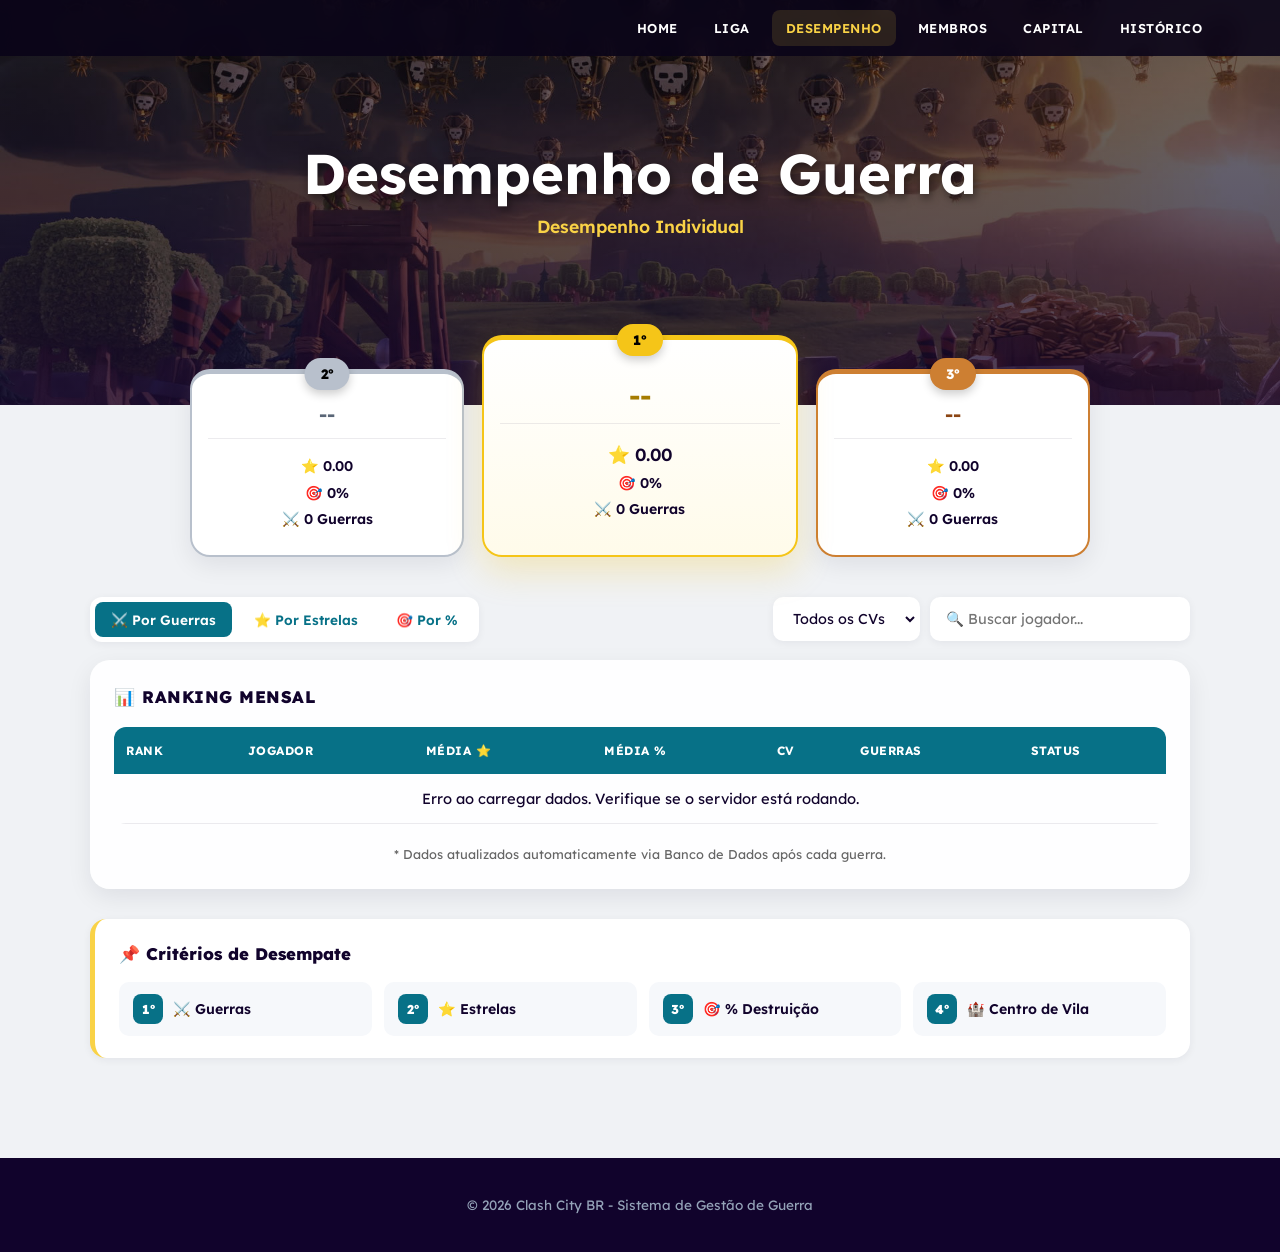
==== index.html @ fa2f6ab8 "menu padronizado" ====
<!DOCTYPE html>
<html lang="pt-br">

<head>
    <meta charset="UTF-8">
    <meta name="viewport" content="width=device-width, initial-scale=1.0">
    <link rel="shortcut icon" href="img/Perfil_COC-removebg-preview.png" type="image/x-icon">
    <title>Clash City BR - Desempenho de Guerra</title>
    <link href="https://fonts.googleapis.com/css2?family=Lexend:wght@300;400;600;800&display=swap" rel="stylesheet">
    <link rel="stylesheet" href="style.css">
</head>

<body>

    <nav>
        <a href="https://clashcitybr.github.io">Home</a>
        <a href="https://clashcitybr.github.io/liga">Liga</a>
        <a href="https://clashcitybr.github.io/controle-cla/" class="ativo" aria-current="page">Desempenho</a>
        <a href="https://clashcitybr.github.io/controle-cla/membros.html">Membros</a>
        <a href="https://clashcitybr.github.io/controle-cla/capital.html">Capital</a>
        <a href="https://clashcitybr.github.io/controle-cla/historico.html">Histórico</a>
    </nav>

    <header>
        <h1 class="scroll-anim">Desempenho de Guerra</h1>
        <p class="scroll-anim" style="color: var(--primary); font-weight: 600;">Desempenho Individual</p>
    </header>

    <section id="ranking" class="ranking-section">

        <div class="podium-container scroll-anim" id="podioContainer">
            <div class="podium-card silver">
                <div class="podium-rank-badge">2º</div>
                <div class="podium-info">
                    <h3 id="nomeRank2">--</h3>
                    <div class="podium-stats-detail">
                        <p id="estrelasRank2">⭐ 0.00</p>
                        <p id="percRank2">🎯 0%</p>
                        <p id="guerrasRank2">⚔️ 0 Guerras</p>
                    </div>
                </div>
            </div>

            <div class="podium-card gold">
                <div class="podium-rank-badge">1º</div>
                <div class="podium-info">
                    <h2 id="nomeRank1">--</h2>
                    <div class="podium-stats-detail">
                        <p id="estrelasRank1" style="font-size: 1.1rem;">⭐ 0.00</p>
                        <p id="percRank1">🎯 0%</p>
                        <p id="guerrasRank1">⚔️ 0 Guerras</p>
                    </div>
                </div>
            </div>

            <div class="podium-card bronze">
                <div class="podium-rank-badge">3º</div>
                <div class="podium-info">
                    <h3 id="nomeRank3">--</h3>
                    <div class="podium-stats-detail">
                        <p id="estrelasRank3">⭐ 0.00</p>
                        <p id="percRank3">🎯 0%</p>
                        <p id="guerrasRank3">⚔️ 0 Guerras</p>
                    </div>
                </div>
            </div>
        </div>

        <!-- Aparece no lugar do pódio enquanto ninguém tem guerra no mês -->
        <div class="mvp-container scroll-anim" id="avisoTemporada" style="display:none;">
            <div class="mvp-card">
                <span class="mvp-badge">🏁 TEMPORADA COMEÇANDO</span>
                <h2 id="avisoTemporadaTitulo" style="color: var(--primary); font-size: clamp(1.2rem, 3.5vw, 1.6rem);">--</h2>
                <p style="font-size: 0.9rem; margin-top: 8px; opacity: 0.9;">
                    O pódio aparece assim que a primeira guerra do mês terminar.</p>
                <a href="historico.html"
                    style="display:inline-block; margin-top:14px; color: var(--primary); font-weight:700; font-size:0.9rem; text-decoration:none;">
                    Ver ranking da temporada anterior →</a>
                <br>
                <a href="membros.html"
                    style="display:inline-block; margin-top:8px; color: var(--primary); font-weight:700; font-size:0.9rem; text-decoration:none;">
                    Ver membros do clã e perfis →</a>
            </div>
        </div>

        <div class="controles-container scroll-anim">
            <div class="menu-abas">
                <!-- FIX 1: botão "Por Guerras" mantido como active e ordemAtual no JS corrigido para 'qtd' -->
                <button class="aba-btn active" onclick="mudarOrdem('qtd')">⚔️ Por Guerras</button>
                <button class="aba-btn" onclick="mudarOrdem('mediaE')">⭐ Por Estrelas</button>
                <button class="aba-btn" onclick="mudarOrdem('mediaP')">🎯 Por %</button>
            </div>

            <div class="filtros-extras">
                <select id="filtroCV" onchange="filtrarTudo()">
                    <option value="todos">Todos os CVs</option>
                    <option value="18">Apenas CV 18</option>
                    <option value="17">Apenas CV 17</option>
                    <option value="16">Apenas CV 16</option>
                </select>
                <input type="text" id="inputBusca" placeholder="🔍 Buscar jogador..." onkeyup="filtrarTudo()">
            </div>
        </div>

        <div class="ranking-card scroll-anim">
            <h2 class="title">📊 RANKING MENSAL</h2>

            <div class="table-container">
                <table>
                    <thead>
                        <tr>
                            <th>Rank</th>
                            <th>Jogador</th>
                            <th>Média ⭐</th>
                            <th>Média %</th>
                            <th>CV</th>
                            <th>Guerras</th>
                            <th>Status</th>
                        </tr>
                    </thead>
                    <tbody id="corpoRanking">
                        <tr>
                            <td colspan="7" style="text-align:center;">Carregando dados da Família...</td>
                        </tr>
                    </tbody>
                </table>
            </div>

            <!-- Cards do ranking no celular (preenchidos pelo JS; o CSS esconde a tabela ≤640px) -->
            <div class="ranking-cards-mobile" id="rankingCardsMobile"></div>

            <p style="margin-top: 20px; font-size: 0.8rem; color: #666; text-align: center;">
                * Dados atualizados automaticamente via Banco de Dados após cada guerra.
            </p>
        </div>

        <div class="criterios-container scroll-anim">
            <div class="criterios-titulo">📌 Critérios de Desempate</div>
            <div class="criterios-lista">
                <div class="criterio-item">
                    <div class="criterio-rank">1º</div>
                    <div class="criterio-texto">⚔️ Guerras</div>
                </div>
                <div class="criterio-item">
                    <div class="criterio-rank">2º</div>
                    <div class="criterio-texto">⭐ Estrelas</div>
                </div>
                <div class="criterio-item">
                    <div class="criterio-rank">3º</div>
                    <div class="criterio-texto">🎯 % Destruição</div>
                </div>
                <div class="criterio-item">
                    <div class="criterio-rank">4º</div>
                    <div class="criterio-texto">🏰 Centro de Vila</div>
                </div>
            </div>
        </div>

        <div id="modalPerfil" class="modal-overlay" onclick="fecharModal(event)">
            <div class="modal-content" style="max-width:420px;">
                <span class="modal-close"
                    onclick="document.getElementById('modalPerfil').style.display='none'">&times;</span>

                <div class="modal-header">
                    <div style="display:flex; align-items:center; gap:12px; flex-wrap:wrap;">
                        <div>
                            <h2 id="profNome" style="margin:0;">Carregando...</h2>
                            <span id="profTag" class="cv-tag">#000000</span>
                            <span id="profCV" class="cv-tag" style="margin-left:6px;">CV --</span>
                        </div>
                        <span id="profNivel"
                            style="background:var(--primary);color:#000;font-weight:800;padding:4px 10px;border-radius:20px;font-size:0.85rem;">Nível
                            --</span>
                    </div>
                </div>

                <div class="modal-body">

                    <!-- STATS RESUMIDOS -->
                    <div class="stats-grid"
                        style="grid-template-columns: repeat(2, 1fr); gap:10px; margin-bottom:20px;">
                        <div class="stat-box">
                            ⭐ <span id="profEstrelas">--</span>
                            <p>Média Temporada</p>
                        </div>
                        <div class="stat-box">
                            🏆 <span id="profTrofeus">--</span>
                            <p>Troféus Atuais</p>
                        </div>
                        <div class="stat-box">
                            ⚔️ <span id="profGuerras">--</span>
                            <p>Guerras</p>
                        </div>
                        <div class="stat-box">
                            🌟 <span id="profWarStars">--</span>
                            <p>Estrelas Históricas</p>
                        </div>
                    </div>

                    <!-- BOTÃO PERFIL COMPLETO -->
                    <a id="linkPerfilCompleto" href="#" style="display:block; text-align:center; background:var(--primary); color:#000;
                               font-weight:800; font-size:1rem; padding:12px; border-radius:12px;
                               text-decoration:none; transition:opacity 0.2s;" onmouseover="this.style.opacity='0.8'"
                        onmouseout="this.style.opacity='1'">
                        Ver Perfil Completo →
                    </a>

                </div>
            </div>
        </div>
    </section>

    <footer>
        <p>© 2026 Clash City BR - Sistema de Gestão de Guerra</p>
    </footer>

    <script>
        // 1. CONFIGURAÇÕES E VARIÁVEIS GERAIS
        let dadosGlobais = [];

        // FIX 1: ordemAtual agora começa como 'qtd' — consistente com o botão "Por Guerras" ativo no HTML
        let ordemAtual = 'qtd';

        const API_URL = "https://cork-dice-gala.ngrok-free.dev/membros";

        // 2. CARREGAMENTO DOS DADOS DO MONGODB
        async function carregarDados() {
            try {
                const resposta = await fetch(API_URL, {
                    headers: { 'ngrok-skip-browser-warning': 'true' }
                });
                const membrosDoBanco = await resposta.json();

                dadosGlobais = membrosDoBanco.map(m => {
                    const qtdGuerras = m.guerras || 0;

                    // Média de estrelas por guerra (máximo 6.0 = 2 ataques x 3 estrelas)
                    const mediaEstrelas = qtdGuerras > 0 ? (m.totalEstrelas / qtdGuerras) : 0;

                    // FIX 2: divisão por 2 mantida com comentário claro explicando a limitação.
                    // Assume 2 ataques por guerra. Para precisão total, salve totalAtaques no banco futuramente.
                    const mediaPorcentagem = qtdGuerras > 0 ? ((m.totalDestruicao / qtdGuerras) / 2) : 0;

                    return {
                        tag: m.tag,
                        nome: m.nome,
                        cv: ` ${m.cv}`,
                        status: m.status,
                        qtd: qtdGuerras,
                        mediaE: mediaEstrelas,
                        mediaP: mediaPorcentagem
                    };
                });

                // O ranking do mês mostra só quem já participou de guerra NESTE mês.
                // Quem saiu do clã (ou ainda não guerreou) continua no banco com
                // todo o histórico, mas não aparece aqui com tudo zerado.
                dadosGlobais = dadosGlobais.filter(p => p.qtd > 0);

                atualizarCardsEstatisticas(dadosGlobais);
                filtrarTudo();

            } catch (e) {
                console.error("Erro ao carregar dados do banco:", e);
                const corpo = document.getElementById('corpoRanking');
                if (corpo) corpo.innerHTML = "<tr><td colspan='7' style='text-align:center;'>Erro ao carregar dados. Verifique se o servidor está rodando.</td></tr>";
            }
        }

        // 3. FILTRAGEM E ORDENAÇÃO
        function mudarOrdem(novaOrdem) {
            ordemAtual = novaOrdem;
            document.querySelectorAll('.aba-btn').forEach(btn => {
                btn.classList.remove('active');
                if (btn.getAttribute('onclick')?.includes(novaOrdem)) {
                    btn.classList.add('active');
                }
            });
            filtrarTudo();
        }

        function filtrarTudo() {
            const busca = document.getElementById('inputBusca')?.value.toUpperCase() || "";
            const cvSelecionado = document.getElementById('filtroCV')?.value || "todos";

            let listaFiltrada = dadosGlobais.filter(p => {
                const matchesBusca = p.nome.toUpperCase().includes(busca);
                const matchesCV = cvSelecionado === "todos" || p.cv.includes(cvSelecionado);
                return matchesBusca && matchesCV;
            });
            listaFiltrada.sort((a, b) => {
                if (b[ordemAtual] !== a[ordemAtual]) return b[ordemAtual] - a[ordemAtual];
                if (b.qtd !== a.qtd) return b.qtd - a.qtd;
                if (b.mediaE !== a.mediaE) return b.mediaE - a.mediaE;
                if (b.mediaP !== a.mediaP) return b.mediaP - a.mediaP;
                const cvA = parseInt(a.cv.replace('CV ', ''));
                const cvB = parseInt(b.cv.replace('CV ', ''));
                return cvB - cvA;
            });
            renderizar(listaFiltrada);

        }

        // 4. RENDERIZAÇÃO (PÓDIO E TABELA DINÂMICA)

        function renderizar(dados) {
            const corpo = document.getElementById('corpoRanking');
            if (!corpo) return;

            // Início de mês: sem nenhuma guerra registrada, o pódio seria três
            // jogadores com 0.0 ★. Mostra um aviso no lugar.
            const semGuerrasNoMes = dadosGlobais.length === 0;
            const podioEl = document.getElementById('podioContainer');
            const avisoEl = document.getElementById('avisoTemporada');
            if (podioEl && avisoEl) {
                podioEl.style.display = semGuerrasNoMes ? 'none' : '';
                avisoEl.style.display = semGuerrasNoMes ? 'block' : 'none';
                if (semGuerrasNoMes) {
                    const meses = ['Janeiro', 'Fevereiro', 'Março', 'Abril', 'Maio', 'Junho',
                        'Julho', 'Agosto', 'Setembro', 'Outubro', 'Novembro', 'Dezembro'];
                    document.getElementById('avisoTemporadaTitulo').innerText =
                        `Temporada de ${meses[new Date().getMonth()]}`;
                }
            }

            const dadosPodio = [...dados].sort((a, b) => {
                if (b.qtd !== a.qtd) return b.qtd - a.qtd;
                if (b.mediaE !== a.mediaE) return b.mediaE - a.mediaE;
                if (b.mediaP !== a.mediaP) return b.mediaP - a.mediaP;
                const cvA = parseInt(a.cv.replace('CV ', ''));
                const cvB = parseInt(b.cv.replace('CV ', ''));
                return cvB - cvA;
            });

            for (let i = 1; i <= 3; i++) {
                const player = dadosPodio[i - 1];
                const nomeEl = document.getElementById(`nomeRank${i}`);
                const estEl = document.getElementById(`estrelasRank${i}`);
                const perEl = document.getElementById(`percRank${i}`);
                const gueEl = document.getElementById(`guerrasRank${i}`);

                if (player) {
                    if (nomeEl) nomeEl.innerText = player.nome;
                    if (estEl) estEl.innerText = `⭐ ${player.mediaE.toFixed(1)} ★`;
                    if (perEl) perEl.innerText = `🎯 Média: ${player.mediaP.toFixed(1)}%`;
                    if (gueEl) gueEl.innerText = `🏰 ${player.cv} • ⚔️ ${player.qtd}`;
                } else {
                    if (nomeEl) nomeEl.innerText = "--";
                    if (estEl) estEl.innerText = "⭐ 0.0";
                    if (perEl) perEl.innerText = "🎯 0%";
                    if (gueEl) gueEl.innerText = "⚔️ 0";
                }
            }

            const mvpNome = document.getElementById('mvpNome');
            const mvpStats = document.getElementById('mvpStats');
            if (dadosPodio[0]) {
                if (mvpNome) mvpNome.innerText = dadosPodio[0].nome;
                if (mvpStats) mvpStats.innerText = `⭐ ${dadosPodio[0].mediaE.toFixed(1)} • ⚔️ ${dadosPodio[0].qtd} guerras • 🎯 ${dadosPodio[0].mediaP.toFixed(1)}%`;
            } else {
                if (mvpNome) mvpNome.innerText = "---";
            }
            let htmlFinal = "";
            let htmlMobile = "";

            dados.forEach((p, i) => {
                let statusTxt, corStatus, statusClass;

                if (!p.qtd) {
                    // Quem ainda não guerreou no mês não é "bagre" — só não jogou
                    statusTxt = "SEM GUERRA"; corStatus = "#cbd5e1"; statusClass = "reserva-badge";
                } else if (p.mediaE >= 5.0) {
                    statusTxt = "PRO"; corStatus = "#22c55e"; statusClass = "titular-badge";
                } else if (p.mediaE >= 4.0) {
                    statusTxt = "MÉDIA"; corStatus = "#f9d246"; statusClass = "reserva-badge";
                } else {
                    statusTxt = "BAGRE"; corStatus = "#ef4444"; statusClass = "bagre-badge";
                }

                const medalhas = ["🥇", "🥈", "🥉"];
                // Medalha só para quem já guerreou no mês
                const rankLabel = ((i + 1) <= 3 && p.qtd > 0) ? medalhas[i] : (i + 1) + "º";

                // TABELA DESKTOP
                htmlFinal += `
        <tr onclick="abrirPerfil('${p.tag}')" style="cursor: pointer;">
            <td class="${(i + 1) <= 3 ? 'top-3' : 'rank-number'}">${rankLabel}</td>
            <td><strong>${p.nome}</strong></td>
            <td>
                <div style="font-weight: bold; margin-bottom: 2px;">⭐ ${p.mediaE.toFixed(1)}</div>
                <div class="progresso-container">
                    <div class="progresso-barra" style="width: ${(p.mediaE / 6) * 100}%; background: ${corStatus};"></div>
                </div>
            </td>
            <td>${p.mediaP.toFixed(1)}%</td>
            <td><span class="cv-tag">${p.cv}</span></td>
            <td>${p.qtd}</td>
            <td><span class="${statusClass}" style="background: ${corStatus}; color: #000; font-weight: 800;">${statusTxt}</span></td>
        </tr>`;

                // CARDS MOBILE
                htmlMobile += `
        <div class="mobile-card" onclick="abrirPerfil('${p.tag}')">
            <div class="mobile-rank">${rankLabel}</div>
            <div class="mobile-info">
                <div class="mobile-nome">${p.nome}</div>
                <div class="mobile-stats">
                    <span>${p.cv}</span>
                    <span>⚔️ ${p.qtd}</span>
                    <span>🎯 ${p.mediaP.toFixed(1)}%</span>
                </div>
            </div>
            <div class="mobile-right">
                <div class="mobile-estrelas">⭐ ${p.mediaE.toFixed(1)}</div>
                <div class="mobile-barra">
                    <div class="mobile-barra-fill" style="width:${(p.mediaE / 6) * 100}%;background:${corStatus};"></div>
                </div>
                <span class="mobile-status" style="background:${corStatus};">${statusTxt}</span>
            </div>
        </div>`;
            });

            const msgVazio = semGuerrasNoMes
                ? "Nenhuma guerra registrada neste mês ainda. O ranking é montado conforme os jogadores participam das guerras."
                : "Nenhum jogador encontrado.";
            corpo.innerHTML = htmlFinal || `<tr><td colspan='7' style='text-align:center; padding:28px 12px;'>${msgVazio}</td></tr>`;

            const containerMobile = document.getElementById('rankingCardsMobile');
            if (containerMobile) containerMobile.innerHTML = htmlMobile
                || `<p style="text-align:center; padding:20px 8px; color:#555;">${msgVazio}</p>`;
        }

        // 5. FUNÇÕES AUXILIARES
        // FIX 4: IDs totalMembros e melhorPlayer agora existem no HTML — essa função passa a funcionar
        function atualizarCardsEstatisticas(dados) {
            const totalMembros = document.getElementById('totalMembros');
            const melhorPlayer = document.getElementById('melhorPlayer');

            if (totalMembros) totalMembros.innerText = dados.length;
            if (melhorPlayer) {
                const ordenado = [...dados].sort((a, b) => {
                    if (b.qtd !== a.qtd) return b.qtd - a.qtd;
                    if (b.mediaE !== a.mediaE) return b.mediaE - a.mediaE;
                    return b.mediaP - a.mediaP;
                });
                melhorPlayer.innerText = ordenado[0] ? ordenado[0].nome : "--";
            }

            // BAGRE DO MÊS — pior média entre quem participou de pelo menos 50% das guerras
            const maxGuerras = dados.length > 0 ? Math.max(...dados.map(p => p.qtd)) : 0;
            const minimoGuerras = Math.max(1, Math.floor(maxGuerras * 0.5));

            const candidatos = dados.filter(p => p.qtd >= minimoGuerras);

            if (candidatos.length > 0) {
                const bagre = candidatos.sort((a, b) => {
                    if (a.mediaE !== b.mediaE) return a.mediaE - b.mediaE;
                    if (a.mediaP !== b.mediaP) return a.mediaP - b.mediaP;
                    const cvA = parseInt(a.cv.replace('CV ', ''));
                    const cvB = parseInt(b.cv.replace('CV ', ''));
                    return cvB - cvA; // CV maior tem mais vergonha em caso de empate
                })[0];

                const bagreContainer = document.getElementById('bagreContainer');
                const bagreNome = document.getElementById('bagreNome');
                const bagreStats = document.getElementById('bagreStats');

                if (bagreContainer && bagreNome && bagreStats) {
                    bagreNome.innerText = bagre.nome;
                    bagreStats.innerText = `⭐ ${bagre.mediaE.toFixed(1)} média • ⚔️ ${bagre.qtd} guerras • 🎯 ${bagre.mediaP.toFixed(1)}%`;
                    bagreContainer.style.display = 'block';
                }
            }
        }

        window.addEventListener('DOMContentLoaded', () => {
            carregarDados();
            iniciarNotificacoes();

            const observer = new IntersectionObserver((entries) => {
                entries.forEach(entry => {
                    if (entry.isIntersecting) entry.target.classList.add('show');
                });
            }, { threshold: 0.1 });

            document.querySelectorAll('.scroll-anim').forEach(el => observer.observe(el));
        });

        // 6. MODAL DE PERFIL RESUMIDO
        async function abrirPerfil(tag) {
            const modal = document.getElementById('modalPerfil');
            if (!modal) return;

            modal.style.display = 'flex';

            // Reset
            document.getElementById('profNome').innerText = "Carregando...";
            document.getElementById('profTag').innerText = tag;
            document.getElementById('profCV').innerText = "CV --";
            document.getElementById('profNivel').innerText = "Nível --";
            document.getElementById('profEstrelas').innerText = "--";
            document.getElementById('profTrofeus').innerText = "--";
            document.getElementById('profGuerras').innerText = "--";
            document.getElementById('profWarStars').innerText = "--";

            // Link pro perfil completo
            const tagEncoded = encodeURIComponent(tag);
            document.getElementById('linkPerfilCompleto').href =
                `https://clashcitybr.github.io/controle-cla/perfil?tag=${tagEncoded}`;

            // Dados do banco local
            const membroLocal = dadosGlobais.find(m => m.tag === tag);
            if (membroLocal) {
                document.getElementById('profEstrelas').innerText = `${membroLocal.mediaE.toFixed(2)} ★`;
                document.getElementById('profGuerras').innerText = membroLocal.qtd;
                document.getElementById('profCV').innerText = membroLocal.cv;
            }

            try {
                const resposta = await fetch(`https://cork-dice-gala.ngrok-free.dev/jogador/${encodeURIComponent(tag)}`, {
                    headers: { 'ngrok-skip-browser-warning': 'true' }
                });
                const data = await resposta.json();

                document.getElementById('profNome').innerText = data.name || "Não encontrado";
                document.getElementById('profTag').innerText = data.tag || tag;
                document.getElementById('profCV').innerText = `CV ${data.townHallLevel ?? '--'}`;
                document.getElementById('profNivel').innerText = `Nível ${data.expLevel ?? '--'}`;
                document.getElementById('profTrofeus').innerText = data.trophies?.toLocaleString('pt-BR') ?? '--';
                document.getElementById('profWarStars').innerText = data.warStars?.toLocaleString('pt-BR') ?? '--';

                if (!membroLocal) {
                    document.getElementById('profEstrelas').innerText = data.warStars ?? '--';
                    document.getElementById('profGuerras').innerText = '--';
                }

                // Heróis resumidos
                const heroisPrincipais = ["Barbarian King", "Archer Queen", "Grand Warden", "Royal Champion"];
                const emojisHerois = {
                    "Barbarian King": "👑", "Archer Queen": "🏹",
                    "Grand Warden": "📖", "Royal Champion": "🗡️"
                };

                let heroisHtml = "";
                if (data.heroes) {
                    data.heroes
                        .filter(h => heroisPrincipais.includes(h.name))
                        .forEach(h => {
                            const pct = Math.round((h.level / h.maxLevel) * 100);
                            const cor = pct >= 100 ? '#22c55e' : pct >= 70 ? '#f9d246' : '#ef4444';
                            heroisHtml += `
                            <div class="heroi-item" style="margin-bottom:8px;">
                                <div style="display:flex;justify-content:space-between;margin-bottom:3px;">
                                    <span>${emojisHerois[h.name]} ${h.name}</span>
                                    <strong style="color:${cor};">Nv ${h.level}/${h.maxLevel}</strong>
                                </div>
                                <div style="background:#333;border-radius:10px;height:5px;overflow:hidden;">
                                    <div style="width:${pct}%;height:100%;background:${cor};border-radius:10px;"></div>
                                </div>
                            </div>`;
                        });
                }


            } catch (e) {
                console.error("Falha ao consumir rota de perfil do jogador:", e);
                // Não sobrescreve o nome — mantém o que já foi carregado do banco local
            }
        }

        function fecharModal(event) {
            if (event.target.id === "modalPerfil") {
                document.getElementById('modalPerfil').style.display = 'none';
            }
        }

        // NOTIFICAÇÕES PUSH
        let swRegistration = null;

        async function iniciarNotificacoes() {
            if (!('serviceWorker' in navigator) || !('PushManager' in window)) return;

            try {
                swRegistration = await navigator.serviceWorker.register('/controle-cla/sw.js');
                const sub = await swRegistration.pushManager.getSubscription();
                atualizarBotaoNotificacao(sub !== null);
            } catch (err) {
                console.error('Erro ao registrar Service Worker:', err);
            }
        }

        function atualizarBotaoNotificacao(inscrito) {
            const btn = document.getElementById('btnNotificacao');
            if (!btn) return;
            if (inscrito) {
                btn.innerText = '🔕 Notificações ativas';
                btn.style.borderColor = '#22c55e';
                btn.style.color = '#22c55e';
            } else {
                btn.innerText = '🔔 Ativar Notificações';
                btn.style.borderColor = '#a855f7';
                btn.style.color = '#a855f7';
            }
        }

        async function toggleNotificacao() {
            if (!swRegistration) return;

            const sub = await swRegistration.pushManager.getSubscription();

            if (sub) {
                // Desinscreve
                await sub.unsubscribe();
                await fetch(`${API_URL}/subscribe`, {
                    method: 'DELETE',
                    headers: { 'Content-Type': 'application/json', 'ngrok-skip-browser-warning': 'true' },
                    body: JSON.stringify({ endpoint: sub.endpoint })
                });
                atualizarBotaoNotificacao(false);
            } else {
                // Inscreve
                const permissao = await Notification.requestPermission();
                if (permissao !== 'granted') return;

                const resp = await fetch(`${API_URL}/vapid-public-key`, {
                    headers: { 'ngrok-skip-browser-warning': 'true' }
                });
                const { publicKey } = await resp.json();

                const novaSub = await swRegistration.pushManager.subscribe({
                    userVisibleOnly: true,
                    applicationServerKey: publicKey
                });

                await fetch(`${API_URL}/subscribe`, {
                    method: 'POST',
                    headers: { 'Content-Type': 'application/json', 'ngrok-skip-browser-warning': 'true' },
                    body: JSON.stringify(novaSub)
                });

                atualizarBotaoNotificacao(true);
            }
        }

        // BOTÃO ADMIN — SINCRONIZAÇÃO MANUAL
        async function sincronizarManual() {
            const btn = document.getElementById('btnSincronizar');
            const msg = document.getElementById('msgSincronizar');

            btn.disabled = true;
            btn.innerText = '⏳ Sincronizando...';
            msg.style.display = 'none';

            try {
                const resposta = await fetch('https://cork-dice-gala.ngrok-free.dev/sincronizar-guerra', {
                    method: 'POST',
                    headers: { 'ngrok-skip-browser-warning': 'true' }
                });
                const data = await resposta.json();

                if (resposta.ok) {
                    msg.style.display = 'block';
                    msg.style.color = '#22c55e';
                    msg.innerText = '✅ ' + (data.mensagem || 'Sincronizado!');
                    // Recarrega os dados do ranking
                    await carregarDados();
                } else {
                    msg.style.display = 'block';
                    msg.style.color = '#ef4444';
                    msg.innerText = '❌ ' + (data.mensagem || data.erro || 'Erro ao sincronizar');
                }
            } catch (e) {
                msg.style.display = 'block';
                msg.style.color = '#ef4444';
                msg.innerText = '❌ Servidor offline';
            } finally {
                btn.disabled = false;
                btn.innerText = '🔄 Sincronizar';
                setTimeout(() => { msg.style.display = 'none'; }, 4000);
            }
        }
    </script>
</body>

</html>
---- style.css ----
/* ============================================================
   CLASH CITY BR — CONTROLE DO CLÃ
   Usado por: index.html, historico.html, perfil.html
   Ordem: tokens → base → componentes → tablet (≤900) → mobile (≤640)
   ============================================================ */

/* --- TOKENS --- */
:root {
    --primary: #f9d246;
    --secondary: #077187;
    --dark: #11032c;
    --light: #ffffff;
    --bg-body: #f0f2f5;
    --glass: rgba(255, 255, 255, 0.96);
    --accent: #6aa5ed;

    --texto-suave: #5b6475;
    --borda: rgba(17, 3, 44, 0.08);
    --sombra-sm: 0 2px 8px rgba(17, 3, 44, 0.06);
    --sombra-md: 0 8px 24px rgba(17, 3, 44, 0.08);
    --sombra-lg: 0 14px 34px rgba(17, 3, 44, 0.16);

    --ouro: #f5c518;
    --prata: #b8c0cc;
    --bronze: #cd7f32;

    --raio: 16px;
    --largura: 1100px;
    --nav-altura: 56px;
}

* {
    margin: 0;
    padding: 0;
    box-sizing: border-box;
}

html {
    scroll-behavior: smooth;
}

body {
    font-family: 'Lexend', sans-serif;
    background-color: var(--bg-body);
    color: var(--dark);
    line-height: 1.6;
    overflow-x: hidden;
    -webkit-font-smoothing: antialiased;
}

/* --- NAV --- */
nav {
    position: fixed;
    top: 0;
    left: 0;
    width: 100%;
    height: var(--nav-altura);
    background: rgba(10, 4, 24, 0.88);
    backdrop-filter: blur(10px);
    -webkit-backdrop-filter: blur(10px);
    z-index: 1000;
    padding: 0 5%;
    display: flex;
    align-items: center;
    justify-content: flex-end;
    gap: 8px;
}

nav a {
    color: #fff;
    text-decoration: none;
    font-weight: 600;
    font-size: 0.8rem;
    letter-spacing: 0.5px;
    text-transform: uppercase;
    padding: 8px 14px;
    border-radius: 8px;
    transition: color 0.2s, background 0.2s;
}

nav a:hover {
    color: var(--primary);
    background: rgba(255, 255, 255, 0.06);
}

/* Página em que o visitante está */
nav a.ativo {
    color: var(--primary);
    background: rgba(249, 210, 70, 0.12);
}

/* --- HEADER --- */
header {
    min-height: 45vh;
    padding: calc(var(--nav-altura) + 30px) 5% 110px;
    background: linear-gradient(rgba(0, 0, 0, 0.55), rgba(17, 3, 44, 0.75)), url('img/hallo.webp') center/cover no-repeat;
    display: flex;
    flex-direction: column;
    justify-content: center;
    align-items: center;
    gap: 6px;
    color: #fff;
    text-align: center;
}

header h1 {
    font-size: clamp(1.8rem, 5vw, 3.5rem);
    line-height: 1.15;
    text-shadow: 2px 4px 10px rgba(0, 0, 0, 0.5);
}

header p {
    font-size: clamp(0.9rem, 2vw, 1.1rem);
}

/* --- SEÇÃO PRINCIPAL --- */
.ranking-section {
    padding: 0 5% 40px;
    margin-top: -70px;
    position: relative;
}

/* --- CARDS DE ESTATÍSTICAS (resumo / perfil) --- */
.stats-summary {
    display: grid;
    grid-template-columns: repeat(auto-fit, minmax(200px, 1fr));
    gap: 20px;
    max-width: var(--largura);
    margin: 0 auto 30px;
}

.stat-card {
    background: var(--light);
    padding: 20px;
    border-radius: var(--raio);
    text-align: center;
    box-shadow: var(--sombra-md);
    border-bottom: 4px solid var(--secondary);
    transition: transform 0.25s;
}

.stat-card:hover {
    transform: translateY(-4px);
}

.stat-card h3 {
    font-size: 0.75rem;
    color: var(--secondary);
    text-transform: uppercase;
    margin-bottom: 5px;
}

.stat-card p {
    font-size: 1.5rem;
    font-weight: 800;
}

/* --- MVP / BAGRE --- */
.mvp-container {
    max-width: var(--largura);
    margin: 0 auto 20px;
    position: relative;
    z-index: 10;
}

.mvp-card {
    background: linear-gradient(135deg, var(--secondary), var(--dark));
    border-radius: 20px;
    padding: 28px 24px;
    text-align: center;
    color: #fff;
    border: 2px solid var(--primary);
    box-shadow: var(--sombra-lg);
}

.mvp-badge {
    background: var(--primary);
    color: var(--dark);
    font-weight: 800;
    padding: 5px 18px;
    border-radius: 999px;
    font-size: 0.72rem;
    letter-spacing: 0.5px;
    display: inline-block;
    margin-bottom: 10px;
}

#mvpNome,
#bagreNome {
    font-size: clamp(1.4rem, 4vw, 2rem);
    color: var(--primary);
    line-height: 1.2;
    overflow-wrap: anywhere;
}

/* --- PÓDIO (TOP 3) --- */
.podium-container {
    display: grid;
    grid-template-columns: 1fr 1.15fr 1fr;
    align-items: end;
    gap: 18px;
    max-width: 900px;
    margin: 50px auto 40px;
}

/* Sem o card de MVP, o pódio é o primeiro bloco da página e sobe
   por cima do banner (o margin-top negativo da .ranking-section) */
.ranking-section > .podium-container:first-child {
    margin-top: 0;
    position: relative;
    z-index: 10;
}

.podium-card {
    background: var(--light);
    border-radius: 20px;
    padding: 30px 16px 20px;
    text-align: center;
    box-shadow: var(--sombra-md);
    border: 2px solid transparent;
    border-top-width: 5px;
    position: relative;
    min-width: 0;
    transition: transform 0.25s;
}

.podium-card:hover {
    transform: translateY(-4px);
}

.podium-card h2,
.podium-card h3 {
    line-height: 1.2;
    overflow-wrap: anywhere;
}

.gold {
    border-color: var(--ouro);
    padding-top: 40px;
    padding-bottom: 30px;
    background: linear-gradient(180deg, #fff 0%, #fffbea 100%);
    box-shadow: 0 14px 34px rgba(245, 197, 24, 0.25);
    z-index: 2;
}

.gold h2 {
    color: #a67c00;
    font-size: 1.6rem;
}

.silver {
    border-color: var(--prata);
}

.silver h3 {
    color: #5a6677;
    font-size: 1.15rem;
}

.bronze {
    border-color: var(--bronze);
}

.bronze h3 {
    color: #8b4513;
    font-size: 1.15rem;
}

.podium-stats-detail {
    margin-top: 12px;
    padding-top: 12px;
    border-top: 1px solid var(--borda);
}

.podium-stats-detail p {
    font-size: 0.88rem;
    margin: 4px 0;
    font-weight: 600;
    color: var(--dark);
}

.podium-rank-badge {
    position: absolute;
    top: -16px;
    left: 50%;
    transform: translateX(-50%);
    background: var(--dark);
    color: #fff;
    padding: 5px 16px;
    border-radius: 999px;
    font-weight: 800;
    font-size: 0.85rem;
    box-shadow: 0 4px 10px rgba(0, 0, 0, 0.2);
}

.gold .podium-rank-badge {
    background: var(--ouro);
    color: #000;
}

.silver .podium-rank-badge {
    background: var(--prata);
    color: #000;
}

.bronze .podium-rank-badge {
    background: var(--bronze);
    color: #fff;
}

/* --- CONTROLES (abas + filtros) --- */
.controles-container {
    display: flex;
    justify-content: space-between;
    align-items: center;
    flex-wrap: wrap;
    gap: 14px;
    max-width: var(--largura);
    margin: 0 auto 18px;
}

.menu-abas {
    display: flex;
    gap: 6px;
    background: var(--light);
    padding: 5px;
    border-radius: 12px;
    box-shadow: var(--sombra-sm);
}

.aba-btn {
    padding: 9px 16px;
    border: none;
    background: transparent;
    border-radius: 8px;
    cursor: pointer;
    font-weight: 600;
    font-size: 0.85rem;
    color: var(--secondary);
    transition: background 0.2s, color 0.2s;
    font-family: inherit;
    white-space: nowrap;
}

.aba-btn:hover {
    background: rgba(7, 113, 135, 0.08);
}

.aba-btn.active {
    background: var(--secondary);
    color: #fff;
}

.filtros-extras {
    display: flex;
    gap: 10px;
    flex: 1;
    justify-content: flex-end;
}

#filtroCV,
#inputBusca {
    padding: 10px 14px;
    border-radius: 10px;
    border: 2px solid transparent;
    background: var(--light);
    box-shadow: var(--sombra-sm);
    outline: none;
    font-family: inherit;
    font-size: 0.9rem;
    color: var(--dark);
    transition: border-color 0.2s;
}

#inputBusca:focus,
#filtroCV:focus {
    border-color: var(--secondary);
}

#inputBusca {
    width: 100%;
    max-width: 260px;
}

/* --- CARD DO RANKING --- */
.ranking-card {
    background: var(--glass);
    border-radius: 20px;
    padding: 24px;
    max-width: var(--largura);
    margin: 0 auto;
    box-shadow: var(--sombra-md);
}

.ranking-card .title {
    font-size: 1.05rem;
    font-weight: 800;
    letter-spacing: 0.5px;
    margin-bottom: 16px;
}

/* --- TABELA --- */
.table-container {
    overflow-x: auto;
    -webkit-overflow-scrolling: touch;
    border-radius: 12px;
}

table {
    width: 100%;
    border-collapse: collapse;
    min-width: 640px;
}

th {
    background: var(--secondary);
    color: #fff;
    padding: 14px 12px;
    text-align: left;
    font-size: 0.75rem;
    letter-spacing: 0.5px;
    text-transform: uppercase;
    white-space: nowrap;
}

td {
    padding: 13px 12px;
    border-bottom: 1px solid var(--borda);
    font-size: 0.92rem;
    vertical-align: middle;
}

tbody tr {
    transition: background 0.15s;
}

tbody tr:nth-child(even) td {
    background: rgba(17, 3, 44, 0.015);
}

tbody tr:hover td {
    background: rgba(7, 113, 135, 0.06);
}

td strong {
    overflow-wrap: anywhere;
}

.rank-number {
    font-weight: 800;
    color: var(--secondary);
    font-size: 1rem;
}

.top-3 {
    font-size: 1.3rem;
}

/* --- BADGES & BARRAS --- */
.cv-tag {
    display: inline-block;
    background: var(--dark);
    color: var(--primary);
    padding: 3px 8px;
    border-radius: 6px;
    font-weight: 700;
    font-size: 0.75rem;
    white-space: nowrap;
}

.titular-badge,
.reserva-badge,
.bagre-badge {
    display: inline-block;
    color: #fff;
    padding: 4px 10px;
    border-radius: 999px;
    font-size: 0.7rem;
    font-weight: 800;
    letter-spacing: 0.3px;
    white-space: nowrap;
}

.titular-badge { background: #22c55e; }
.reserva-badge { background: #94a3b8; }
.bagre-badge   { background: #eb5c09; }

.progresso-container {
    width: 100px;
    background: #e9ecef;
    height: 7px;
    border-radius: 4px;
    margin-top: 5px;
    overflow: hidden;
}

.progresso-barra {
    height: 100%;
    display: block;
    border-radius: 4px;
    transition: width 0.8s ease-in-out;
}

/* --- CARDS MOBILE DO RANKING (index.html) --- */
.ranking-cards-mobile {
    display: none;
    flex-direction: column;
    gap: 10px;
}

.mobile-card {
    background: #fff;
    border-radius: 14px;
    padding: 12px 14px;
    display: flex;
    align-items: center;
    gap: 12px;
    box-shadow: var(--sombra-sm);
    border: 1px solid var(--borda);
    cursor: pointer;
    transition: transform 0.15s;
}

.mobile-card:active {
    transform: scale(0.98);
}

.mobile-rank {
    font-size: 1.15rem;
    font-weight: 800;
    min-width: 34px;
    text-align: center;
    color: var(--secondary);
}

.mobile-info {
    flex: 1;
    min-width: 0;
}

.mobile-nome {
    font-weight: 700;
    font-size: 0.98rem;
    line-height: 1.25;
    color: var(--dark);
    margin-bottom: 4px;
    overflow-wrap: anywhere;
}

.mobile-stats {
    display: flex;
    gap: 6px 10px;
    font-size: 0.76rem;
    color: var(--texto-suave);
    flex-wrap: wrap;
}

.mobile-right {
    display: flex;
    flex-direction: column;
    align-items: flex-end;
    gap: 5px;
    flex-shrink: 0;
}

.mobile-estrelas {
    font-weight: 800;
    font-size: 1rem;
    color: var(--dark);
    white-space: nowrap;
}

.mobile-barra {
    width: 64px;
    background: #e9ecef;
    height: 5px;
    border-radius: 4px;
    overflow: hidden;
}

.mobile-barra-fill {
    height: 100%;
    border-radius: 4px;
}

.mobile-status {
    font-size: 0.66rem;
    font-weight: 800;
    padding: 2px 9px;
    border-radius: 999px;
    color: #000;
}

/* --- MODAL --- */
.modal-overlay {
    display: none;
    position: fixed;
    inset: 0;
    background: rgba(0, 0, 0, 0.75);
    z-index: 1100; /* acima da nav */
    justify-content: center;
    align-items: center;
    padding: 16px;
}

.modal-content {
    background: #1e293b;
    color: #fff;
    padding: 26px;
    border-radius: 16px;
    width: 100%;
    max-width: 450px;
    max-height: 90vh;
    overflow-y: auto;
    position: relative;
    animation: deBaixoParaCima 0.3s ease;
}

.modal-content h2 {
    padding-right: 32px;
    line-height: 1.2;
    overflow-wrap: anywhere;
}

.modal-close {
    position: absolute;
    top: 10px;
    right: 16px;
    font-size: 1.8rem;
    line-height: 1;
    cursor: pointer;
    color: #94a3b8;
    transition: color 0.2s;
}

.modal-close:hover {
    color: #fff;
}

.modal-content .cv-tag {
    margin-top: 6px;
}

.stats-grid {
    display: grid;
    grid-template-columns: 1fr 1fr;
    gap: 12px;
    margin: 20px 0;
}

.stat-box {
    background: #0f172a;
    padding: 14px 10px;
    border-radius: 10px;
    text-align: center;
}

.stat-box span {
    font-size: 1.3rem;
    font-weight: 700;
    color: var(--primary);
}

.stat-box p {
    font-size: 0.75rem;
    color: #94a3b8;
    margin-top: 2px;
}

.herois-container {
    display: flex;
    flex-direction: column;
    gap: 10px;
    margin-top: 10px;
}

.heroi-item {
    display: flex;
    justify-content: space-between;
    background: #334155;
    padding: 10px;
    border-radius: 6px;
}

@keyframes deBaixoParaCima {
    from { transform: translateY(50px); opacity: 0; }
    to   { transform: translateY(0);    opacity: 1; }
}

/* --- CRITÉRIOS DE DESEMPATE --- */
.criterios-container {
    max-width: var(--largura);
    margin: 30px auto 0;
    background: var(--light);
    border-radius: var(--raio);
    padding: 22px 24px;
    box-shadow: var(--sombra-sm);
    border-left: 5px solid var(--primary);
}

.criterios-titulo {
    font-size: 1.05rem;
    font-weight: 800;
    color: var(--dark);
    margin-bottom: 14px;
}

.criterios-lista {
    display: grid;
    grid-template-columns: repeat(4, 1fr);
    gap: 12px;
}

.criterio-item {
    background: #f6f8fb;
    padding: 12px 14px;
    border-radius: 10px;
    font-size: 0.88rem;
    display: flex;
    align-items: center;
    gap: 10px;
}

.criterio-rank,
.criterio-item strong {
    flex-shrink: 0;
    display: inline-flex;
    align-items: center;
    justify-content: center;
    min-width: 30px;
    height: 30px;
    border-radius: 8px;
    background: var(--secondary);
    color: #fff;
    font-weight: 800;
    font-size: 0.8rem;
}

.criterio-texto {
    font-weight: 600;
}

/* --- FOOTER --- */
footer {
    background: var(--dark);
    color: #94a3b8;
    padding: 36px 5%;
    margin-top: 60px;
    text-align: center;
    font-size: 0.85rem;
}

.footer-content {
    max-width: var(--largura);
    margin: 0 auto;
    display: flex;
    flex-direction: column;
    align-items: center;
    gap: 20px;
}

.footer-logo {
    font-size: 1.5rem;
    font-weight: 800;
    color: var(--primary);
    letter-spacing: 1px;
}

.footer-links {
    display: flex;
    flex-wrap: wrap;
    justify-content: center;
    gap: 12px 20px;
    list-style: none;
}

.footer-links a {
    color: #94a3b8;
    text-decoration: none;
    font-size: 0.9rem;
    transition: color 0.2s;
}

.footer-links a:hover {
    color: var(--primary);
}

.copyright {
    margin-top: 30px;
    padding-top: 20px;
    border-top: 1px solid rgba(255, 255, 255, 0.1);
    font-size: 0.75rem;
    color: #64748b;
    width: 100%;
}

/* --- ANIMAÇÕES --- */
@keyframes shine {
    0%   { left: -100%; }
    100% { left: 100%; }
}

.scroll-anim {
    opacity: 0;
    transform: translateY(20px);
    transition: opacity 0.6s ease-out, transform 0.6s ease-out;
}

.scroll-anim.show {
    opacity: 1;
    transform: translateY(0);
}

@media (prefers-reduced-motion: reduce) {
    *, *::before, *::after {
        animation: none !important;
        transition: none !important;
    }
    .scroll-anim {
        opacity: 1;
        transform: none;
    }
}

/* ============================================================
   TABLET (≤ 900px)
   ============================================================ */
@media (max-width: 900px) {
    .podium-container {
        gap: 12px;
    }

    .gold h2 {
        font-size: 1.3rem;
    }

    .silver h3,
    .bronze h3 {
        font-size: 1rem;
    }

    .podium-stats-detail p {
        font-size: 0.8rem;
    }

    .criterios-lista {
        grid-template-columns: repeat(2, 1fr);
    }

    th {
        padding: 12px 10px;
        font-size: 0.7rem;
    }

    td {
        padding: 11px 10px;
        font-size: 0.85rem;
    }

    .progresso-container {
        width: 70px;
    }
}

/* ============================================================
   MOBILE (≤ 640px)
   ============================================================ */
@media (max-width: 640px) {
    :root {
        --nav-altura: 52px;
    }

    nav {
        justify-content: center;
        padding: 0 4%;
    }

    nav {
        gap: 2px;
        padding: 0 2%;
        overflow-x: auto;      /* rede de segurança: rola de lado em vez de cortar */
        scrollbar-width: none;
    }

    nav::-webkit-scrollbar {
        display: none;
    }

    /* Compacto o bastante para caber os 6 links em telas de 360px */
    nav a {
        font-size: 0.66rem;
        letter-spacing: 0.2px;
        padding: 8px 4px;
        white-space: nowrap;
        flex-shrink: 0;
    }

    header {
        min-height: 36vh;
        padding: calc(var(--nav-altura) + 20px) 5% 80px;
    }

    .ranking-section {
        padding: 0 4% 30px;
        margin-top: -50px;
    }

    /* MVP / Bagre */
    .mvp-card {
        padding: 20px 16px;
        border-radius: 16px;
    }

    #mvpStats,
    #bagreStats {
        font-size: 0.8rem !important;
    }

    /* Pódio: 1º em destaque, 2º e 3º lado a lado embaixo */
    .podium-container {
        grid-template-columns: 1fr 1fr;
        gap: 22px 10px;
        margin: 36px auto 28px;
    }

    .gold {
        grid-column: 1 / -1;
        order: -1;
        padding: 30px 16px 18px;
    }

    .podium-card {
        padding: 26px 10px 14px;
        border-radius: 16px;
    }

    .gold h2 {
        font-size: 1.35rem;
    }

    .silver h3,
    .bronze h3 {
        font-size: 0.95rem;
    }

    .podium-stats-detail {
        margin-top: 8px;
        padding-top: 8px;
    }

    .podium-stats-detail p {
        font-size: 0.74rem;
    }

    .gold .podium-stats-detail p {
        font-size: 0.85rem;
    }

    /* Controles */
    .controles-container {
        flex-direction: column;
        align-items: stretch;
        gap: 10px;
    }

    .menu-abas {
        width: 100%;
    }

    .aba-btn {
        flex: 1;
        padding: 9px 4px;
        font-size: 0.74rem;
    }

    .filtros-extras {
        display: grid;
        grid-template-columns: auto 1fr;
    }

    #inputBusca {
        max-width: none;
    }

    #filtroCV,
    #inputBusca {
        font-size: 16px; /* evita o zoom automático do iOS ao focar */
        padding: 9px 12px;
    }

    /* Ranking: cards no lugar da tabela (só onde existem cards) */
    .ranking-card {
        padding: 16px 12px;
        border-radius: 16px;
    }

    .ranking-card:has(.ranking-cards-mobile) .table-container {
        display: none;
    }

    .ranking-cards-mobile {
        display: flex;
    }

    /* Onde não há cards (historico.html) a tabela rola na horizontal —
       o degradê na borda direita indica que tem mais colunas */
    .ranking-card:not(:has(.ranking-cards-mobile)) .table-container {
        -webkit-mask-image: linear-gradient(to right, #000 85%, transparent);
        mask-image: linear-gradient(to right, #000 85%, transparent);
    }

    table {
        min-width: 560px;
    }

    th {
        font-size: 0.66rem;
        padding: 10px 8px;
    }

    td {
        font-size: 0.82rem;
        padding: 10px 8px;
    }

    .progresso-container {
        width: 56px;
    }

    .top-3 {
        font-size: 1.1rem;
    }

    /* Critérios */
    .criterios-container {
        padding: 18px 16px;
        border-radius: 14px;
    }

    .criterios-lista {
        gap: 8px;
    }

    .criterio-item {
        padding: 10px;
        font-size: 0.8rem;
        gap: 8px;
    }

    .criterio-rank,
    .criterio-item strong {
        min-width: 26px;
        height: 26px;
        font-size: 0.72rem;
    }

    /* Modal vira "folha" que sobe da base */
    .modal-overlay {
        align-items: flex-end;
        padding: 0;
    }

    .modal-content {
        max-width: none !important;
        border-radius: 20px 20px 0 0;
        padding: 22px 18px 28px;
        max-height: 88vh;
    }

    .stat-box span {
        font-size: 1.15rem;
    }

    footer {
        padding: 28px 5%;
        margin-top: 40px;
        font-size: 0.78rem;
    }
}
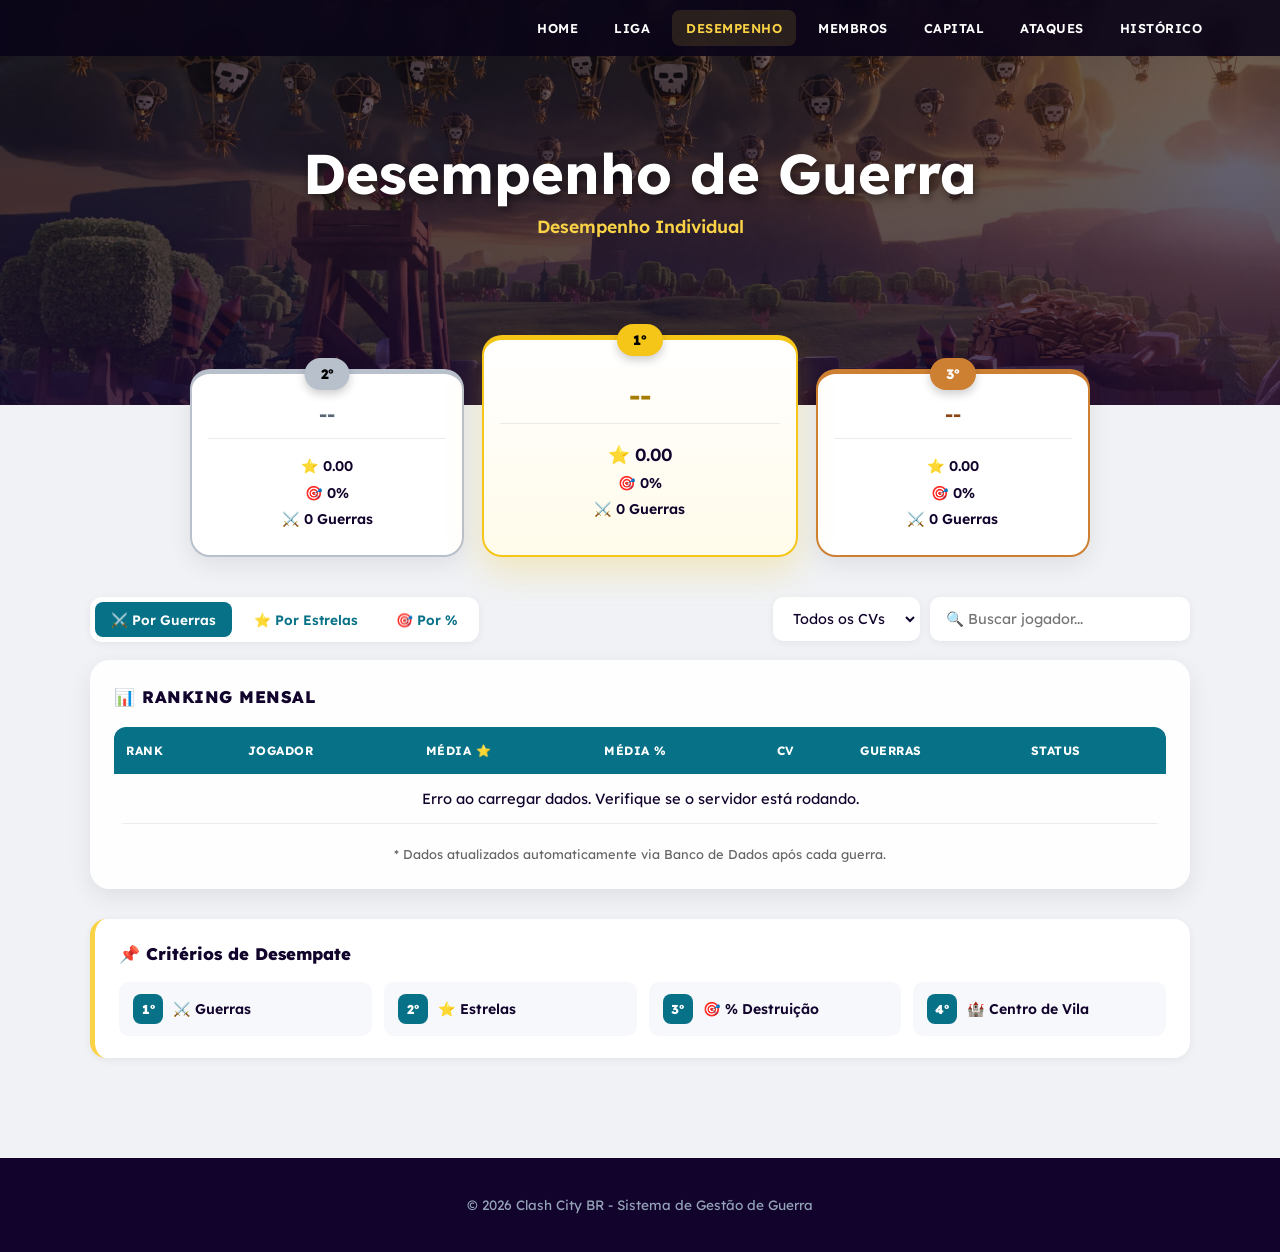
==== commit c68e4bc6: "aba ataques" ====
--- a/index.html
+++ b/index.html
@@ -15,9 +15,10 @@
     <nav>
         <a href="https://clashcitybr.github.io">Home</a>
         <a href="https://clashcitybr.github.io/liga">Liga</a>
-        <a href="https://clashcitybr.github.io/controle-cla/" class="ativo" aria-current="page">Desempenho</a>
+        <a href="https://clashcitybr.github.io/controle-cla/" class="ativo" aria-current="page"><span class="nav-longo">Desempenho</span><span class="nav-curto">Ranking</span></a>
         <a href="https://clashcitybr.github.io/controle-cla/membros.html">Membros</a>
         <a href="https://clashcitybr.github.io/controle-cla/capital.html">Capital</a>
+        <a href="https://clashcitybr.github.io/controle-cla/ataques.html">Ataques</a>
         <a href="https://clashcitybr.github.io/controle-cla/historico.html">Histórico</a>
     </nav>
 
--- a/style.css
+++ b/style.css
@@ -83,6 +83,9 @@
     background: rgba(255, 255, 255, 0.06);
 }
 
+/* "Desempenho" vira "Ranking" no celular, para o menu caber */
+.nav-curto { display: none; }
+
 /* Página em que o visitante está */
 nav a.ativo {
     color: var(--primary);
@@ -876,8 +879,8 @@
     }
 
     nav {
-        gap: 2px;
-        padding: 0 2%;
+        gap: 0;
+        padding: 0 1%;
         overflow-x: auto;      /* rede de segurança: rola de lado em vez de cortar */
         scrollbar-width: none;
     }
@@ -886,11 +889,14 @@
         display: none;
     }
 
-    /* Compacto o bastante para caber os 6 links em telas de 360px */
+    .nav-longo { display: none; }
+    .nav-curto { display: inline; }
+
+    /* Compacto o bastante para caber os 7 links em telas de 360px */
     nav a {
-        font-size: 0.66rem;
-        letter-spacing: 0.2px;
-        padding: 8px 4px;
+        font-size: 0.64rem;
+        letter-spacing: 0.1px;
+        padding: 8px 3px;
         white-space: nowrap;
         flex-shrink: 0;
     }
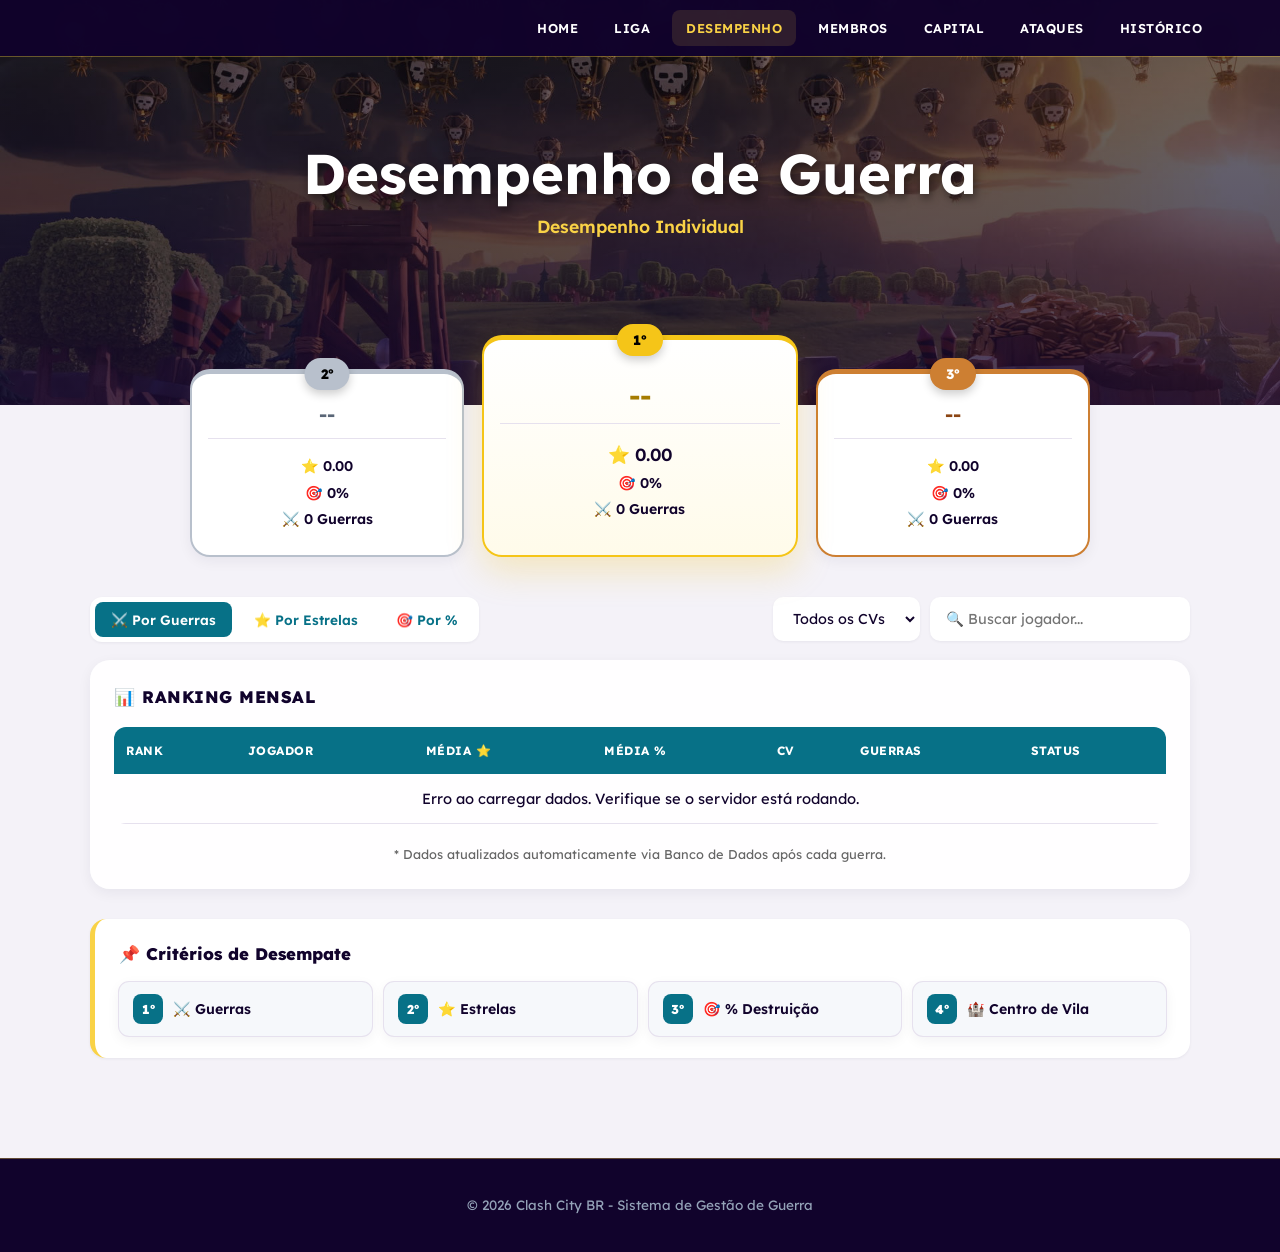
==== commit 92d71b00: "Visual fase 1: tema comum" ====
--- a/index.html
+++ b/index.html
@@ -8,6 +8,8 @@
     <title>Clash City BR - Desempenho de Guerra</title>
     <link href="https://fonts.googleapis.com/css2?family=Lexend:wght@300;400;600;800&display=swap" rel="stylesheet">
     <link rel="stylesheet" href="style.css">
+    <!-- Tema visual comum (carregado por último) -->
+    <link rel="stylesheet" href="tema.css?v=1">
 </head>
 
 <body>
@@ -21,6 +23,7 @@
         <a href="https://clashcitybr.github.io/controle-cla/ataques.html">Ataques</a>
         <a href="https://clashcitybr.github.io/controle-cla/historico.html">Histórico</a>
     </nav>
+    <script src="menu.js"></script>
 
     <header>
         <h1 class="scroll-anim">Desempenho de Guerra</h1>
--- a/style.css
+++ b/style.css
@@ -869,36 +869,9 @@
    MOBILE (≤ 640px)
    ============================================================ */
 @media (max-width: 640px) {
+    /* No celular o menu vira hambúrguer (menu.js): barra fina com o nome da página */
     :root {
-        --nav-altura: 52px;
-    }
-
-    nav {
-        justify-content: center;
-        padding: 0 4%;
-    }
-
-    nav {
-        gap: 0;
-        padding: 0 1%;
-        overflow-x: auto;      /* rede de segurança: rola de lado em vez de cortar */
-        scrollbar-width: none;
-    }
-
-    nav::-webkit-scrollbar {
-        display: none;
-    }
-
-    .nav-longo { display: none; }
-    .nav-curto { display: inline; }
-
-    /* Compacto o bastante para caber os 7 links em telas de 360px */
-    nav a {
-        font-size: 0.64rem;
-        letter-spacing: 0.1px;
-        padding: 8px 3px;
-        white-space: nowrap;
-        flex-shrink: 0;
+        --nav-altura: 56px;
     }
 
     header {
--- a/tema.css
+++ b/tema.css
@@ -0,0 +1,251 @@
+/* ============================================================
+   CLASH CITY BR — TEMA VISUAL COMUM (Fase 1)
+   ------------------------------------------------------------
+   Uma camada só, carregada POR ÚLTIMO em todas as páginas
+   (home, controle-cla e liga), para as três partes do site
+   terem o mesmo acabamento:
+     - mesmas cores de fundo, borda, sombra e texto suave;
+     - cartões com borda fina e sombra leve;
+     - cabeçalhos e títulos mais compactos no celular;
+     - menu no mesmo roxo escuro, com um fio dourado.
+   Não muda o layout nem o conteúdo das páginas.
+
+   Home e Liga carregam pelo endereço completo:
+   https://clashcitybr.github.io/controle-cla/tema.css
+   ============================================================ */
+
+:root {
+    /* Cores da marca (iguais às de sempre) */
+    --primary: #f9d246;
+    --dark: #11032c;
+
+    /* Superfícies e texto */
+    --bg-body: #f4f2f8;
+    --color-bg: #f4f2f8;
+    --borda: #e6e1ee;
+    --color-border: #e6e1ee;
+    --texto-suave: #6b6480;
+    --color-text-muted: #6b6480;
+
+    /* Sombras mais leves: separam sem chamar atenção */
+    --sombra-sm: 0 1px 3px rgba(17, 3, 44, 0.06);
+    --sombra-md: 0 4px 14px rgba(17, 3, 44, 0.06);
+    --sombra-lg: 0 10px 28px rgba(17, 3, 44, 0.12);
+    --shadow-sm: var(--sombra-sm);
+    --shadow-md: var(--sombra-md);
+    --shadow-lg: var(--sombra-lg);
+
+    /* Estados */
+    --cor-sucesso: #16a34a;
+    --cor-alerta: #b45309;
+    --cor-erro: #dc2626;
+
+    /* Detalhes */
+    --raio-cartao: 14px;
+    --fio-ouro: rgba(249, 210, 70, 0.35);
+    --roxo-menu: rgba(17, 3, 44, 0.97);
+}
+
+body {
+    background-color: var(--bg-body);
+}
+
+/* ---------- MENU: mesmo roxo nas três partes, com fio dourado ---------- */
+nav {
+    background: var(--roxo-menu) !important;
+    box-shadow: 0 1px 0 var(--fio-ouro);
+}
+
+/* ---------- CARTÕES: contorno fino + sombra leve ---------- */
+/* home */
+.clan-card,
+.temporada-card,
+.dashboard-section .stat-box,
+/* controle-cla */
+.cartao,
+.criterio-item,
+/* liga */
+.nome-card,
+.liga-vazio {
+    /* Contorno feito com sombra para não apagar as faixas coloridas
+       que alguns cartões já têm (ex.: borda esquerda do Meu Painel) */
+    box-shadow: 0 0 0 1px var(--borda), var(--sombra-md);
+}
+
+/* Atalho do Meu Painel na home: mantém a faixa dourada da esquerda */
+.atalho-painel {
+    border: 1px solid var(--borda);
+    border-left: 5px solid var(--primary);
+    box-shadow: var(--sombra-md);
+}
+
+/* ---------- TÍTULOS DE SEÇÃO ---------- */
+.clans-section h2,
+.historico-section h2,
+#instagram h2,
+.convocacao-section h2,
+.liga-guerras h2 {
+    letter-spacing: -0.01em;
+}
+
+/* ============================================================
+   HOME
+   ============================================================ */
+
+/* Fundos das seções: um tom só (antes: cinza, azul, branco...) */
+.guerra-section,
+.dashboard-section,
+.clans-section {
+    background: var(--bg-body);
+}
+
+/* Menu do celular igual ao das outras páginas: nome à esquerda, botão à direita */
+@media (max-width: 900px) {
+    nav .nav-container {
+        display: flex;
+        align-items: center;
+        justify-content: space-between;
+        padding: 0 5%;
+    }
+    nav .nav-container::before {
+        content: 'CLASH CITY BR';
+        color: var(--primary);
+        font-weight: 800;
+        font-size: 0.95rem;
+        letter-spacing: 0.06em;
+    }
+    nav .hamburger { order: 2; }
+}
+
+/* Instagram: sai o degradê rosa/laranja, entra o roxo da marca
+   (o colorido do Instagram fica só num fio no topo) */
+#instagram.video-section {
+    background: linear-gradient(160deg, #1d0b45 0%, var(--dark) 70%) !important;
+    position: relative;
+}
+#instagram.video-section::before {
+    content: '';
+    position: absolute;
+    left: 0; right: 0; top: 0;
+    height: 4px;
+    background: linear-gradient(90deg, #833ab4, #fd1d1d, #fcb045);
+}
+#instagram a { color: var(--primary); }
+
+/* Sobre e rodapé: cinza/preto viram roxo escuro da marca */
+.about-section {
+    background: #f7f5fb;
+    color: var(--dark);
+}
+.about-section .about-content p { opacity: 1; color: #2e2541; }
+.about-section .about-content h2 { color: var(--dark); }
+.about-section .about-content h2::after {
+    content: '';
+    display: block;
+    width: 56px;
+    height: 4px;
+    margin-top: 12px;
+    border-radius: 999px;
+    background: var(--primary);
+}
+footer {
+    background: var(--dark);
+    box-shadow: inset 0 1px 0 var(--fio-ouro);
+}
+
+/* ============================================================
+   CONTROLE-CLÃ
+   ============================================================ */
+
+/* Ranking no celular: a lista não precisa ficar dentro de outra caixa */
+@media (max-width: 600px) {
+    .ranking-card {
+        background: transparent;
+        box-shadow: none;
+        border: none;
+        padding-left: 0;
+        padding-right: 0;
+    }
+}
+
+/* ============================================================
+   LIGA
+   ============================================================ */
+
+/* Abas dos clãs: escolhida em dourado, as outras discretas */
+.tabs .tab-btn {
+    background: #fff;
+    color: var(--dark);
+    border: 1px solid var(--borda);
+    border-radius: 999px;
+    box-shadow: var(--sombra-sm);
+}
+.tabs .tab-btn.active {
+    background: var(--dark);
+    color: var(--primary);
+    border-color: var(--dark);
+    box-shadow: 0 0 0 2px var(--primary), var(--sombra-md);
+}
+
+/* ============================================================
+   CELULAR: cabeçalhos e títulos mais compactos
+   ============================================================ */
+@media (max-width: 600px) {
+    /* Home: mesmo destaque, menos altura */
+    nav { height: 56px; }
+    body:has(> header#inicio) { padding-top: 56px; }
+    header#inicio {
+        height: auto;
+        min-height: 0;
+        padding: 84px 18px 34px;
+        gap: 4px;
+        background-attachment: scroll;
+    }
+    header#inicio h1 { font-size: 1.6rem !important; margin-bottom: 8px; }
+    header#inicio p { font-size: 0.85rem; }
+
+    /* Controle-clã: cabeçalho das páginas internas */
+    body > header:not(#inicio):not(.hero) {
+        min-height: 30vh;
+    }
+    body > header:not(#inicio):not(.hero) h1 { font-size: 1.6rem; }
+
+    /* Liga: herói bem menor */
+    header.hero {
+        height: auto;
+        min-height: 0;
+        padding: 96px 18px 40px;
+    }
+    header.hero h1 { font-size: 2rem; }
+    header.hero p { font-size: 0.9rem; }
+
+    /* Títulos de seção: fortes, mas sem ocupar meia tela */
+    .clans-section h2,
+    .historico-section h2,
+    .convocacao-section h2,
+    .liga-guerras h2,
+    .about-content h2 {
+        font-size: 1.6rem !important;
+        line-height: 1.2;
+    }
+    #instagram h2 { font-size: 1.6rem !important; }
+    #instagram.video-section { padding: 48px 5% !important; }
+    .about-section { padding: 48px 6%; gap: 24px; }
+    .about-content p { font-size: 0.95rem; }
+    .about-image img { max-width: 55%; }
+
+    /* Seções da home com o mesmo fundo: sem buraco grande entre elas */
+    .clans-section { padding-bottom: 20px; }
+    .dashboard-section { padding-top: 20px; }
+    .historico-section { padding-top: 40px; padding-bottom: 40px; }
+
+    .convocacao-section { padding: 32px 5%; }
+    .convocacao-section h2 { margin-bottom: 20px; }
+    .tabs {
+        display: grid !important;
+        grid-template-columns: 1fr 1fr;
+        gap: 8px !important;
+        margin-bottom: 28px;
+    }
+    .tabs .tab-btn { padding: 11px 8px; font-size: 0.78rem; }
+}
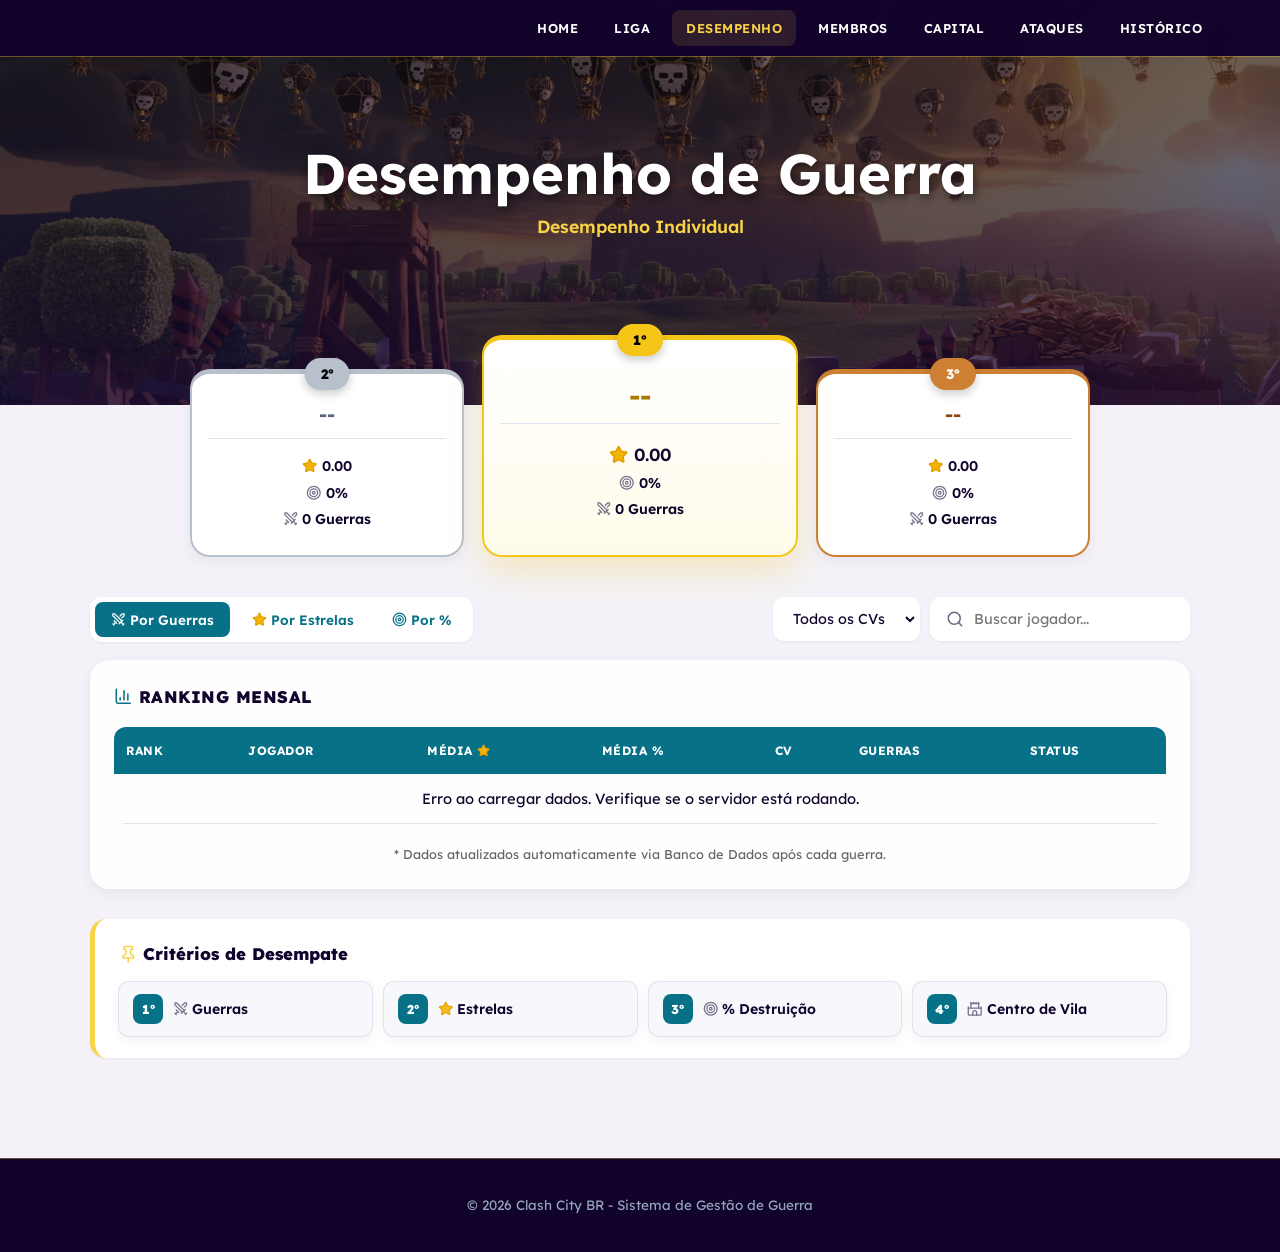
==== commit 7e8f7118: "isual fase 2: ícones no Desempenho e Meu Painel" ====
--- a/index.html
+++ b/index.html
@@ -8,6 +8,7 @@
     <title>Clash City BR - Desempenho de Guerra</title>
     <link href="https://fonts.googleapis.com/css2?family=Lexend:wght@300;400;600;800&display=swap" rel="stylesheet">
     <link rel="stylesheet" href="style.css">
+    <script src="icones.js"></script>
     <!-- Tema visual comum (carregado por último) -->
     <link rel="stylesheet" href="tema.css?v=1">
 </head>
@@ -38,9 +39,9 @@
                 <div class="podium-info">
                     <h3 id="nomeRank2">--</h3>
                     <div class="podium-stats-detail">
-                        <p id="estrelasRank2">⭐ 0.00</p>
-                        <p id="percRank2">🎯 0%</p>
-                        <p id="guerrasRank2">⚔️ 0 Guerras</p>
+                        <p id="estrelasRank2"><i data-ic="estrela"></i> 0.00</p>
+                        <p id="percRank2"><i data-ic="alvo"></i> 0%</p>
+                        <p id="guerrasRank2"><i data-ic="guerra"></i> 0 Guerras</p>
                     </div>
                 </div>
             </div>
@@ -50,9 +51,9 @@
                 <div class="podium-info">
                     <h2 id="nomeRank1">--</h2>
                     <div class="podium-stats-detail">
-                        <p id="estrelasRank1" style="font-size: 1.1rem;">⭐ 0.00</p>
-                        <p id="percRank1">🎯 0%</p>
-                        <p id="guerrasRank1">⚔️ 0 Guerras</p>
+                        <p id="estrelasRank1" style="font-size: 1.1rem;"><i data-ic="estrela"></i> 0.00</p>
+                        <p id="percRank1"><i data-ic="alvo"></i> 0%</p>
+                        <p id="guerrasRank1"><i data-ic="guerra"></i> 0 Guerras</p>
                     </div>
                 </div>
             </div>
@@ -62,9 +63,9 @@
                 <div class="podium-info">
                     <h3 id="nomeRank3">--</h3>
                     <div class="podium-stats-detail">
-                        <p id="estrelasRank3">⭐ 0.00</p>
-                        <p id="percRank3">🎯 0%</p>
-                        <p id="guerrasRank3">⚔️ 0 Guerras</p>
+                        <p id="estrelasRank3"><i data-ic="estrela"></i> 0.00</p>
+                        <p id="percRank3"><i data-ic="alvo"></i> 0%</p>
+                        <p id="guerrasRank3"><i data-ic="guerra"></i> 0 Guerras</p>
                     </div>
                 </div>
             </div>
@@ -73,7 +74,7 @@
         <!-- Aparece no lugar do pódio enquanto ninguém tem guerra no mês -->
         <div class="mvp-container scroll-anim" id="avisoTemporada" style="display:none;">
             <div class="mvp-card">
-                <span class="mvp-badge">🏁 TEMPORADA COMEÇANDO</span>
+                <span class="mvp-badge"><i data-ic="bandeira"></i> TEMPORADA COMEÇANDO</span>
                 <h2 id="avisoTemporadaTitulo" style="color: var(--primary); font-size: clamp(1.2rem, 3.5vw, 1.6rem);">--</h2>
                 <p style="font-size: 0.9rem; margin-top: 8px; opacity: 0.9;">
                     O pódio aparece assim que a primeira guerra do mês terminar.</p>
@@ -90,9 +91,9 @@
         <div class="controles-container scroll-anim">
             <div class="menu-abas">
                 <!-- FIX 1: botão "Por Guerras" mantido como active e ordemAtual no JS corrigido para 'qtd' -->
-                <button class="aba-btn active" onclick="mudarOrdem('qtd')">⚔️ Por Guerras</button>
-                <button class="aba-btn" onclick="mudarOrdem('mediaE')">⭐ Por Estrelas</button>
-                <button class="aba-btn" onclick="mudarOrdem('mediaP')">🎯 Por %</button>
+                <button class="aba-btn active" onclick="mudarOrdem('qtd')"><i data-ic="guerra"></i> Por Guerras</button>
+                <button class="aba-btn" onclick="mudarOrdem('mediaE')"><i data-ic="estrela"></i> Por Estrelas</button>
+                <button class="aba-btn" onclick="mudarOrdem('mediaP')"><i data-ic="alvo"></i> Por %</button>
             </div>
 
             <div class="filtros-extras">
@@ -102,12 +103,12 @@
                     <option value="17">Apenas CV 17</option>
                     <option value="16">Apenas CV 16</option>
                 </select>
-                <input type="text" id="inputBusca" placeholder="🔍 Buscar jogador..." onkeyup="filtrarTudo()">
+                <input type="text" id="inputBusca" placeholder="Buscar jogador..." onkeyup="filtrarTudo()">
             </div>
         </div>
 
         <div class="ranking-card scroll-anim">
-            <h2 class="title">📊 RANKING MENSAL</h2>
+            <h2 class="title"><i data-ic="ranking"></i> RANKING MENSAL</h2>
 
             <div class="table-container">
                 <table>
@@ -115,7 +116,7 @@
                         <tr>
                             <th>Rank</th>
                             <th>Jogador</th>
-                            <th>Média ⭐</th>
+                            <th>Média <i data-ic="estrela"></i></th>
                             <th>Média %</th>
                             <th>CV</th>
                             <th>Guerras</th>
@@ -139,23 +140,23 @@
         </div>
 
         <div class="criterios-container scroll-anim">
-            <div class="criterios-titulo">📌 Critérios de Desempate</div>
+            <div class="criterios-titulo"><i data-ic="pino"></i> Critérios de Desempate</div>
             <div class="criterios-lista">
                 <div class="criterio-item">
                     <div class="criterio-rank">1º</div>
-                    <div class="criterio-texto">⚔️ Guerras</div>
+                    <div class="criterio-texto"><i data-ic="guerra"></i> Guerras</div>
                 </div>
                 <div class="criterio-item">
                     <div class="criterio-rank">2º</div>
-                    <div class="criterio-texto">⭐ Estrelas</div>
+                    <div class="criterio-texto"><i data-ic="estrela"></i> Estrelas</div>
                 </div>
                 <div class="criterio-item">
                     <div class="criterio-rank">3º</div>
-                    <div class="criterio-texto">🎯 % Destruição</div>
+                    <div class="criterio-texto"><i data-ic="alvo"></i> % Destruição</div>
                 </div>
                 <div class="criterio-item">
                     <div class="criterio-rank">4º</div>
-                    <div class="criterio-texto">🏰 Centro de Vila</div>
+                    <div class="criterio-texto"><i data-ic="cv"></i> Centro de Vila</div>
                 </div>
             </div>
         </div>
@@ -184,19 +185,19 @@
                     <div class="stats-grid"
                         style="grid-template-columns: repeat(2, 1fr); gap:10px; margin-bottom:20px;">
                         <div class="stat-box">
-                            ⭐ <span id="profEstrelas">--</span>
+                            <i data-ic="estrela"></i> <span id="profEstrelas">--</span>
                             <p>Média Temporada</p>
                         </div>
                         <div class="stat-box">
-                            🏆 <span id="profTrofeus">--</span>
+                            <i data-ic="trofeu"></i> <span id="profTrofeus">--</span>
                             <p>Troféus Atuais</p>
                         </div>
                         <div class="stat-box">
-                            ⚔️ <span id="profGuerras">--</span>
+                            <i data-ic="guerra"></i> <span id="profGuerras">--</span>
                             <p>Guerras</p>
                         </div>
                         <div class="stat-box">
-                            🌟 <span id="profWarStars">--</span>
+                            <i data-ic="brilho"></i> <span id="profWarStars">--</span>
                             <p>Estrelas Históricas</p>
                         </div>
                     </div>
@@ -345,14 +346,14 @@
 
                 if (player) {
                     if (nomeEl) nomeEl.innerText = player.nome;
-                    if (estEl) estEl.innerText = `⭐ ${player.mediaE.toFixed(1)} ★`;
-                    if (perEl) perEl.innerText = `🎯 Média: ${player.mediaP.toFixed(1)}%`;
-                    if (gueEl) gueEl.innerText = `🏰 ${player.cv} • ⚔️ ${player.qtd}`;
+                    if (estEl) estEl.innerHTML = `${ic('estrela')} ${player.mediaE.toFixed(1)}`;
+                    if (perEl) perEl.innerHTML = `${ic('alvo')} Média: ${player.mediaP.toFixed(1)}%`;
+                    if (gueEl) gueEl.innerHTML = `${ic('cv')} ${player.cv} · ${ic('guerra')} ${player.qtd}`;
                 } else {
                     if (nomeEl) nomeEl.innerText = "--";
-                    if (estEl) estEl.innerText = "⭐ 0.0";
-                    if (perEl) perEl.innerText = "🎯 0%";
-                    if (gueEl) gueEl.innerText = "⚔️ 0";
+                    if (estEl) estEl.innerHTML = `${ic('estrela')} 0.0`;
+                    if (perEl) perEl.innerHTML = `${ic('alvo')} 0%`;
+                    if (gueEl) gueEl.innerHTML = `${ic('guerra')} 0`;
                 }
             }
 
@@ -360,7 +361,7 @@
             const mvpStats = document.getElementById('mvpStats');
             if (dadosPodio[0]) {
                 if (mvpNome) mvpNome.innerText = dadosPodio[0].nome;
-                if (mvpStats) mvpStats.innerText = `⭐ ${dadosPodio[0].mediaE.toFixed(1)} • ⚔️ ${dadosPodio[0].qtd} guerras • 🎯 ${dadosPodio[0].mediaP.toFixed(1)}%`;
+                if (mvpStats) mvpStats.innerHTML = `${ic('estrela')} ${dadosPodio[0].mediaE.toFixed(1)} · ${ic('guerra')} ${dadosPodio[0].qtd} guerras · ${ic('alvo')} ${dadosPodio[0].mediaP.toFixed(1)}%`;
             } else {
                 if (mvpNome) mvpNome.innerText = "---";
             }
@@ -381,7 +382,7 @@
                     statusTxt = "BAGRE"; corStatus = "#ef4444"; statusClass = "bagre-badge";
                 }
 
-                const medalhas = ["🥇", "🥈", "🥉"];
+                const medalhas = [1, 2, 3].map(n => `<span class="medalha medalha-${n}">${n}</span>`);
                 // Medalha só para quem já guerreou no mês
                 const rankLabel = ((i + 1) <= 3 && p.qtd > 0) ? medalhas[i] : (i + 1) + "º";
 
@@ -391,7 +392,7 @@
             <td class="${(i + 1) <= 3 ? 'top-3' : 'rank-number'}">${rankLabel}</td>
             <td><strong>${p.nome}</strong></td>
             <td>
-                <div style="font-weight: bold; margin-bottom: 2px;">⭐ ${p.mediaE.toFixed(1)}</div>
+                <div style="font-weight: bold; margin-bottom: 2px;">${ic('estrela')} ${p.mediaE.toFixed(1)}</div>
                 <div class="progresso-container">
                     <div class="progresso-barra" style="width: ${(p.mediaE / 6) * 100}%; background: ${corStatus};"></div>
                 </div>
@@ -409,13 +410,13 @@
             <div class="mobile-info">
                 <div class="mobile-nome">${p.nome}</div>
                 <div class="mobile-stats">
-                    <span>${p.cv}</span>
-                    <span>⚔️ ${p.qtd}</span>
-                    <span>🎯 ${p.mediaP.toFixed(1)}%</span>
+                    <span>${ic('cv')} ${p.cv}</span>
+                    <span>${ic('guerra')} ${p.qtd}</span>
+                    <span>${ic('alvo')} ${p.mediaP.toFixed(1)}%</span>
                 </div>
             </div>
             <div class="mobile-right">
-                <div class="mobile-estrelas">⭐ ${p.mediaE.toFixed(1)}</div>
+                <div class="mobile-estrelas">${ic('estrela')} ${p.mediaE.toFixed(1)}</div>
                 <div class="mobile-barra">
                     <div class="mobile-barra-fill" style="width:${(p.mediaE / 6) * 100}%;background:${corStatus};"></div>
                 </div>
@@ -471,7 +472,7 @@
 
                 if (bagreContainer && bagreNome && bagreStats) {
                     bagreNome.innerText = bagre.nome;
-                    bagreStats.innerText = `⭐ ${bagre.mediaE.toFixed(1)} média • ⚔️ ${bagre.qtd} guerras • 🎯 ${bagre.mediaP.toFixed(1)}%`;
+                    bagreStats.innerHTML = `${ic('estrela')} ${bagre.mediaE.toFixed(1)} média · ${ic('guerra')} ${bagre.qtd} guerras · ${ic('alvo')} ${bagre.mediaP.toFixed(1)}%`;
                     bagreContainer.style.display = 'block';
                 }
             }
@@ -597,11 +598,11 @@
             const btn = document.getElementById('btnNotificacao');
             if (!btn) return;
             if (inscrito) {
-                btn.innerText = '🔕 Notificações ativas';
+                btn.innerHTML = `${ic('sino-off')} Notificações ativas`;
                 btn.style.borderColor = '#22c55e';
                 btn.style.color = '#22c55e';
             } else {
-                btn.innerText = '🔔 Ativar Notificações';
+                btn.innerHTML = `${ic('sino')} Ativar Notificações`;
                 btn.style.borderColor = '#a855f7';
                 btn.style.color = '#a855f7';
             }
@@ -652,7 +653,7 @@
             const msg = document.getElementById('msgSincronizar');
 
             btn.disabled = true;
-            btn.innerText = '⏳ Sincronizando...';
+            btn.innerHTML = `${ic('ampulheta')} Sincronizando...`;
             msg.style.display = 'none';
 
             try {
@@ -665,21 +666,23 @@
                 if (resposta.ok) {
                     msg.style.display = 'block';
                     msg.style.color = '#22c55e';
-                    msg.innerText = '✅ ' + (data.mensagem || 'Sincronizado!');
+                    msg.textContent = data.mensagem || 'Sincronizado!';
+                    msg.insertAdjacentHTML('afterbegin', ic('ok') + ' ');
                     // Recarrega os dados do ranking
                     await carregarDados();
                 } else {
                     msg.style.display = 'block';
                     msg.style.color = '#ef4444';
-                    msg.innerText = '❌ ' + (data.mensagem || data.erro || 'Erro ao sincronizar');
+                    msg.textContent = data.mensagem || data.erro || 'Erro ao sincronizar';
+                    msg.insertAdjacentHTML('afterbegin', ic('erro') + ' ');
                 }
             } catch (e) {
                 msg.style.display = 'block';
                 msg.style.color = '#ef4444';
-                msg.innerText = '❌ Servidor offline';
+                msg.innerHTML = `${ic('erro')} Servidor offline`;
             } finally {
                 btn.disabled = false;
-                btn.innerText = '🔄 Sincronizar';
+                btn.innerHTML = `${ic('sincronizar')} Sincronizar`;
                 setTimeout(() => { msg.style.display = 'none'; }, 4000);
             }
         }
--- a/tema.css
+++ b/tema.css
@@ -249,3 +249,61 @@
     }
     .tabs .tab-btn { padding: 11px 8px; font-size: 0.78rem; }
 }
+
+/* ============================================================
+   ÍCONES (Fase 2) — desenhados pelo icones.js
+   ============================================================ */
+.ic {
+    display: inline-block;
+    width: 1.1em;
+    height: 1.1em;
+    vertical-align: -0.18em;
+    fill: none;
+    stroke: currentColor;
+    stroke-width: 2;
+    stroke-linecap: round;
+    stroke-linejoin: round;
+    flex-shrink: 0;
+}
+/* Estrela sempre dourada e cheia, como no jogo */
+.ic-estrela { color: #f5b301; fill: #f5b301; stroke: #e0a100; }
+/* Nos títulos, o ícone ganha a cor de destaque */
+h2 > .ic, h3 > .ic, .title > .ic, .criterios-titulo > .ic { color: var(--secondary, #077187); }
+.criterios-titulo > .ic { color: var(--primary); }
+/* Linhas de números (ranking, pódio): ícone discreto */
+.mobile-stats .ic, .podium-stats-detail .ic, .criterio-texto .ic { color: var(--texto-suave); opacity: 0.9; }
+.mobile-stats .ic-estrela, .podium-stats-detail .ic-estrela { opacity: 1; }
+
+/* Posição do pódio no ranking: círculo ouro, prata, bronze */
+.medalha {
+    display: inline-grid;
+    place-items: center;
+    width: 30px;
+    height: 30px;
+    border-radius: 50%;
+    font-size: 0.85rem;
+    font-weight: 800;
+    color: var(--dark);
+    box-shadow: inset 0 -2px 0 rgba(0, 0, 0, 0.12);
+}
+.medalha-1 { background: #f9d246; }
+.medalha-2 { background: #cfd5de; }
+.medalha-3 { background: #dc9a63; }
+
+/* Busca com lupa desenhada (sem emoji no texto) */
+#inputBusca {
+    background-image: url("data:image/svg+xml,%3Csvg xmlns='http://www.w3.org/2000/svg' viewBox='0 0 24 24' fill='none' stroke='%236b6480' stroke-width='2' stroke-linecap='round' stroke-linejoin='round'%3E%3Ccircle cx='11' cy='11' r='8'/%3E%3Cpath d='m21 21-4.3-4.3'/%3E%3C/svg%3E");
+    background-repeat: no-repeat;
+    background-size: 18px;
+    background-position: 14px center;
+    padding-left: 42px !important;
+}
+
+/* Meu Painel: ícones das listas e das preferências */
+.item .ico { display: inline-grid; place-items: center; width: 1.6em; color: var(--secondary, #077187); }
+.item .ico .ic { width: 1.25em; height: 1.25em; }
+.item.urgente .ico { color: #b45309; }
+.item.ok .ico { color: var(--cor-sucesso); }
+.pref .txt .ic { color: var(--secondary, #077187); margin-right: 2px; }
+.stat .rotulo .ic { color: var(--secondary, #077187); }
+.stat.destaque .rotulo .ic { color: #ea580c; }
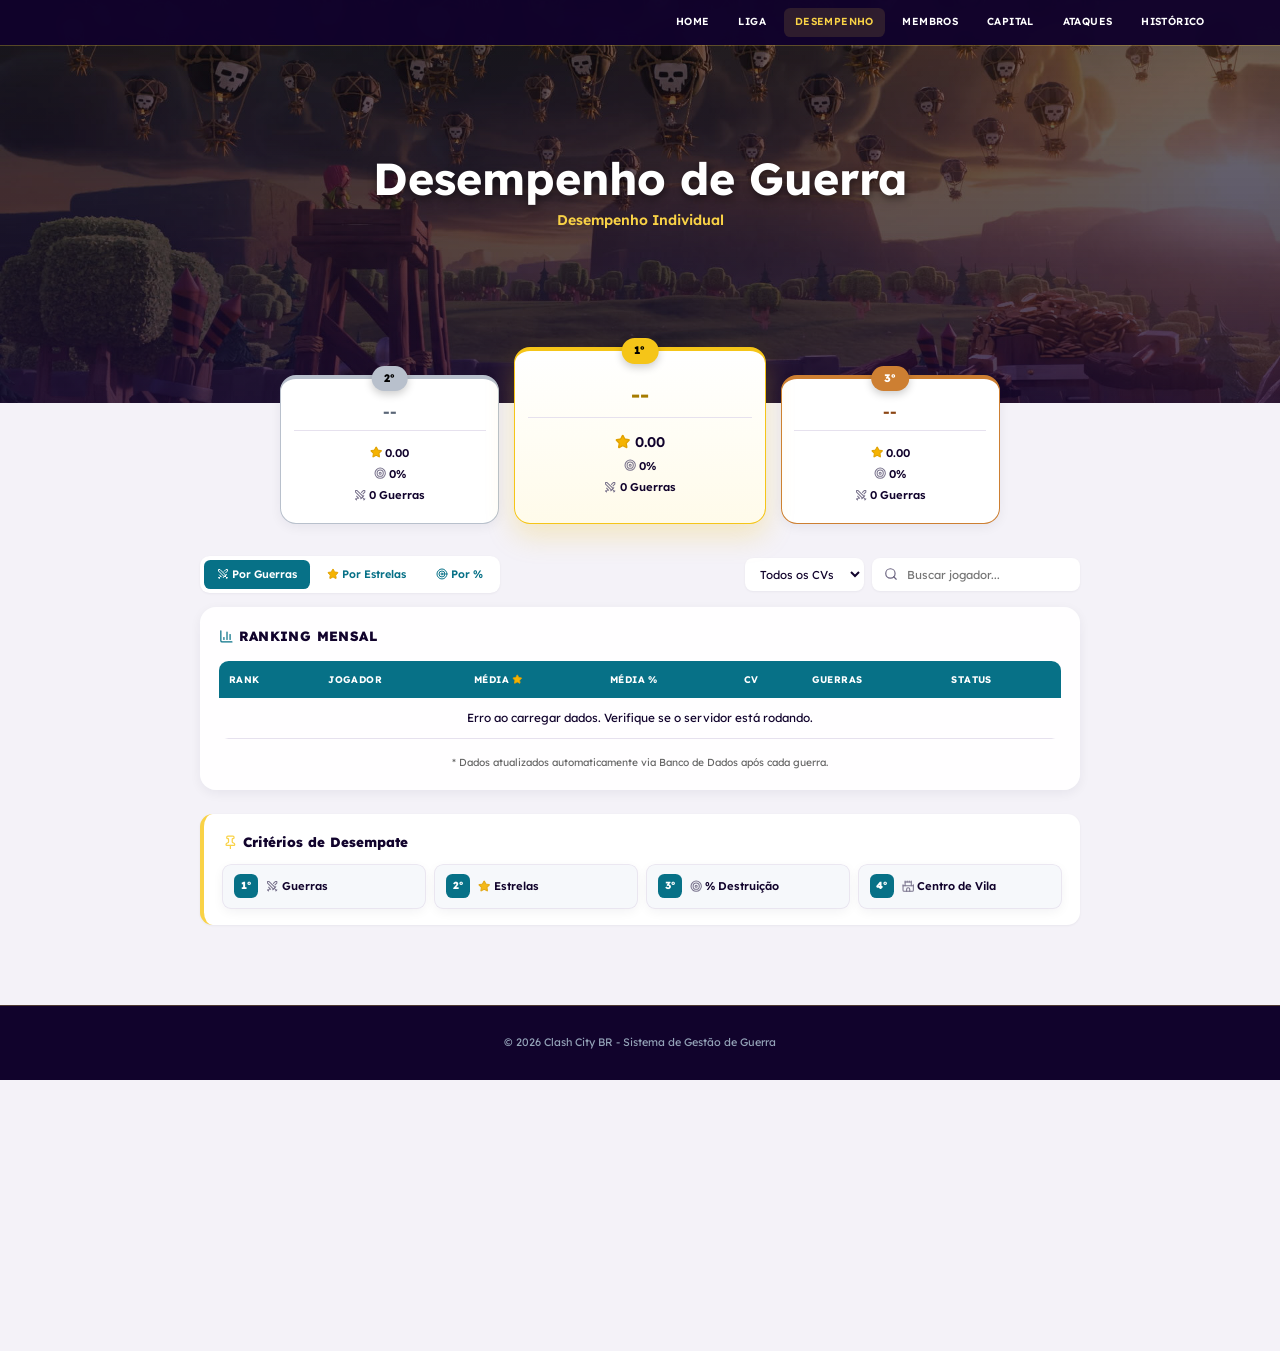
==== commit 1b6770a8: "Usa BACKEND_URL do config.js no index e remove código morto O index.html tinha o endereço do ngrok f" ====
--- a/index.html
+++ b/index.html
@@ -8,9 +8,13 @@
     <title>Clash City BR - Desempenho de Guerra</title>
     <link href="https://fonts.googleapis.com/css2?family=Lexend:wght@300;400;600;800&display=swap" rel="stylesheet">
     <link rel="stylesheet" href="style.css">
+    <script src="config.js"></script>
     <script src="icones.js"></script>
     <!-- Tema visual comum (carregado por último) -->
     <link rel="stylesheet" href="tema.css?v=1">
+    <!-- Contador anônimo de uso -->
+    <script src="uso.js" defer></script>
+    <script src="convite-avisos.js" defer></script>
 </head>
 
 <body>
@@ -226,12 +230,11 @@
         // FIX 1: ordemAtual agora começa como 'qtd' — consistente com o botão "Por Guerras" ativo no HTML
         let ordemAtual = 'qtd';
 
-        const API_URL = "https://cork-dice-gala.ngrok-free.dev/membros";
 
         // 2. CARREGAMENTO DOS DADOS DO MONGODB
         async function carregarDados() {
             try {
-                const resposta = await fetch(API_URL, {
+                const resposta = await fetch(`${BACKEND_URL}/membros`, {
                     headers: { 'ngrok-skip-browser-warning': 'true' }
                 });
                 const membrosDoBanco = await resposta.json();
@@ -388,9 +391,9 @@
 
                 // TABELA DESKTOP
                 htmlFinal += `
-        <tr onclick="abrirPerfil('${p.tag}')" style="cursor: pointer;">
+        <tr onclick="abrirPerfil('${escHTML(p.tag)}')" style="cursor: pointer;">
             <td class="${(i + 1) <= 3 ? 'top-3' : 'rank-number'}">${rankLabel}</td>
-            <td><strong>${p.nome}</strong></td>
+            <td><strong>${escHTML(p.nome)}</strong></td>
             <td>
                 <div style="font-weight: bold; margin-bottom: 2px;">${ic('estrela')} ${p.mediaE.toFixed(1)}</div>
                 <div class="progresso-container">
@@ -405,10 +408,10 @@
 
                 // CARDS MOBILE
                 htmlMobile += `
-        <div class="mobile-card" onclick="abrirPerfil('${p.tag}')">
+        <div class="mobile-card" onclick="abrirPerfil('${escHTML(p.tag)}')">
             <div class="mobile-rank">${rankLabel}</div>
             <div class="mobile-info">
-                <div class="mobile-nome">${p.nome}</div>
+                <div class="mobile-nome">${escHTML(p.nome)}</div>
                 <div class="mobile-stats">
                     <span>${ic('cv')} ${p.cv}</span>
                     <span>${ic('guerra')} ${p.qtd}</span>
@@ -522,7 +525,7 @@
             }
 
             try {
-                const resposta = await fetch(`https://cork-dice-gala.ngrok-free.dev/jogador/${encodeURIComponent(tag)}`, {
+                const resposta = await fetch(`${BACKEND_URL}/jogador/${encodeURIComponent(tag)}`, {
                     headers: { 'ngrok-skip-browser-warning': 'true' }
                 });
                 const data = await resposta.json();
@@ -579,113 +582,15 @@
             }
         }
 
-        // NOTIFICAÇÕES PUSH
-        let swRegistration = null;
-
+        // SERVICE WORKER (a inscrição de push fica no convite-avisos.js e no Meu Painel)
         async function iniciarNotificacoes() {
-            if (!('serviceWorker' in navigator) || !('PushManager' in window)) return;
-
+            if (!('serviceWorker' in navigator)) return;
             try {
-                swRegistration = await navigator.serviceWorker.register('/controle-cla/sw.js');
-                const sub = await swRegistration.pushManager.getSubscription();
-                atualizarBotaoNotificacao(sub !== null);
+                await navigator.serviceWorker.register('/controle-cla/sw.js');
             } catch (err) {
                 console.error('Erro ao registrar Service Worker:', err);
             }
         }
-
-        function atualizarBotaoNotificacao(inscrito) {
-            const btn = document.getElementById('btnNotificacao');
-            if (!btn) return;
-            if (inscrito) {
-                btn.innerHTML = `${ic('sino-off')} Notificações ativas`;
-                btn.style.borderColor = '#22c55e';
-                btn.style.color = '#22c55e';
-            } else {
-                btn.innerHTML = `${ic('sino')} Ativar Notificações`;
-                btn.style.borderColor = '#a855f7';
-                btn.style.color = '#a855f7';
-            }
-        }
-
-        async function toggleNotificacao() {
-            if (!swRegistration) return;
-
-            const sub = await swRegistration.pushManager.getSubscription();
-
-            if (sub) {
-                // Desinscreve
-                await sub.unsubscribe();
-                await fetch(`${API_URL}/subscribe`, {
-                    method: 'DELETE',
-                    headers: { 'Content-Type': 'application/json', 'ngrok-skip-browser-warning': 'true' },
-                    body: JSON.stringify({ endpoint: sub.endpoint })
-                });
-                atualizarBotaoNotificacao(false);
-            } else {
-                // Inscreve
-                const permissao = await Notification.requestPermission();
-                if (permissao !== 'granted') return;
-
-                const resp = await fetch(`${API_URL}/vapid-public-key`, {
-                    headers: { 'ngrok-skip-browser-warning': 'true' }
-                });
-                const { publicKey } = await resp.json();
-
-                const novaSub = await swRegistration.pushManager.subscribe({
-                    userVisibleOnly: true,
-                    applicationServerKey: publicKey
-                });
-
-                await fetch(`${API_URL}/subscribe`, {
-                    method: 'POST',
-                    headers: { 'Content-Type': 'application/json', 'ngrok-skip-browser-warning': 'true' },
-                    body: JSON.stringify(novaSub)
-                });
-
-                atualizarBotaoNotificacao(true);
-            }
-        }
-
-        // BOTÃO ADMIN — SINCRONIZAÇÃO MANUAL
-        async function sincronizarManual() {
-            const btn = document.getElementById('btnSincronizar');
-            const msg = document.getElementById('msgSincronizar');
-
-            btn.disabled = true;
-            btn.innerHTML = `${ic('ampulheta')} Sincronizando...`;
-            msg.style.display = 'none';
-
-            try {
-                const resposta = await fetch('https://cork-dice-gala.ngrok-free.dev/sincronizar-guerra', {
-                    method: 'POST',
-                    headers: { 'ngrok-skip-browser-warning': 'true' }
-                });
-                const data = await resposta.json();
-
-                if (resposta.ok) {
-                    msg.style.display = 'block';
-                    msg.style.color = '#22c55e';
-                    msg.textContent = data.mensagem || 'Sincronizado!';
-                    msg.insertAdjacentHTML('afterbegin', ic('ok') + ' ');
-                    // Recarrega os dados do ranking
-                    await carregarDados();
-                } else {
-                    msg.style.display = 'block';
-                    msg.style.color = '#ef4444';
-                    msg.textContent = data.mensagem || data.erro || 'Erro ao sincronizar';
-                    msg.insertAdjacentHTML('afterbegin', ic('erro') + ' ');
-                }
-            } catch (e) {
-                msg.style.display = 'block';
-                msg.style.color = '#ef4444';
-                msg.innerHTML = `${ic('erro')} Servidor offline`;
-            } finally {
-                btn.disabled = false;
-                btn.innerHTML = `${ic('sincronizar')} Sincronizar`;
-                setTimeout(() => { msg.style.display = 'none'; }, 4000);
-            }
-        }
     </script>
 </body>
 
--- a/tema.css
+++ b/tema.css
@@ -307,3 +307,171 @@
 .pref .txt .ic { color: var(--secondary, #077187); margin-right: 2px; }
 .stat .rotulo .ic { color: var(--secondary, #077187); }
 .stat.destaque .rotulo .ic { color: #ea580c; }
+.ic.girando { animation: ic-girar 1s linear infinite; }
+@keyframes ic-girar { to { transform: rotate(360deg); } }
+@media (prefers-reduced-motion: reduce) { .ic.girando { animation: none; } }
+.stat-box-icone .ic { color: var(--secondary, #077187); }
+.stat-box-icone .ic-estrela { color: #f5b301; }
+/* Selos e etiquetas: ícone acompanha a cor do texto */
+.badge .ic, .mvp-badge .ic, .guerra-badge .ic, .liga-selo .ic, .placar-selo .ic, .perfil-badge .ic { width: 1em; height: 1em; }
+
+.atalho-painel-icone .ic { color: var(--primary); width: 1.4em; height: 1.4em; }
+button, input, select, textarea { font-family: inherit !important; }
+
+/* ============================================================
+   CARTÕES ESPECIAIS (Fase 3)
+   Uma família só: fundo roxo profundo + fio de cor no topo.
+   - MVP / guerra: dourado (destaque principal)
+   - Muralha: azul      - Bagre: vermelho
+   - Hall da Fama: claro, com detalhe dourado (é lista, não troféu)
+   ============================================================ */
+:root {
+    --especial-fundo: linear-gradient(155deg, #2b1560 0%, #170838 55%, #11032c 100%);
+    --especial-dentro: rgba(255, 255, 255, 0.07);
+    --especial-sombra: 0 10px 28px rgba(17, 3, 44, 0.18);
+}
+
+.mvp-card,
+.guerra-section .guerra-card {   /* só o cartão da guerra da Home (o Perfil tem outro .guerra-card, claro) */
+    background: var(--especial-fundo) !important;
+    border-width: 1.5px !important;
+    border-radius: 18px;
+    box-shadow: var(--especial-sombra), inset 0 1px 0 rgba(255, 255, 255, 0.06) !important;
+    position: relative;
+    overflow: hidden;
+}
+.mvp-card { border-color: rgba(249, 210, 70, 0.8) !important; }
+
+/* Fio de cor no topo de cada cartão especial */
+.mvp-card::before,
+.guerra-section .guerra-card::before {
+    content: '';
+    position: absolute;
+    left: 12%;
+    right: 12%;
+    top: 0;
+    height: 3px;
+    border-radius: 0 0 6px 6px;
+    background: var(--primary);
+    opacity: 0.9;
+}
+.muralha-card::before { background: #60a5fa; }
+#bagre-container::before,
+#bagreContainer::before,
+.guerra-derrota::before,
+.guerra-erro::before { background: #ef4444; }
+.guerra-vitoria::before { background: #22c55e; }
+.guerra-neutra::before,
+.guerra-empate::before { background: var(--accent, #6aa5ed); }
+
+/* Caixinha de número dentro do cartão: mesma transparência em todos */
+.dashboard-section .mvp-card > div {
+    background: var(--especial-dentro) !important;
+    border: 1px solid rgba(255, 255, 255, 0.08);
+}
+
+/* Muralha e Bagre: só o acento muda, a base é a mesma do MVP */
+.muralha-card { border-color: rgba(96, 165, 250, 0.8) !important; }
+#bagre-container,
+#bagreContainer { border-color: rgba(239, 68, 68, 0.8) !important; }
+
+/* Etiquetas (MVP, Muralha, Bagre, status da guerra): mesmo formato */
+.mvp-badge,
+.guerra-badge {
+    display: inline-flex;
+    align-items: center;
+    gap: 5px;
+    border-radius: 999px;
+    letter-spacing: 0.06em;
+}
+
+/* Hall da Fama: cartão claro com detalhe dourado */
+.temporada-card {
+    background: linear-gradient(180deg, #fbf9ff 0%, #ffffff 60%);
+    border-radius: 16px;
+    position: relative;
+    overflow: hidden;
+}
+.temporada-card::before {
+    content: '';
+    position: absolute;
+    left: 0; right: 0; top: 0;
+    height: 3px;
+    background: linear-gradient(90deg, var(--primary), #f3b13a);
+}
+.temporada-card h4 { color: var(--dark); }
+.temporada-card h4::after {
+    content: '';
+    display: block;
+    width: 32px;
+    height: 2px;
+    margin: 6px auto 0;
+    border-radius: 2px;
+    background: var(--primary);
+}
+.podio-lista .media { color: var(--dark); font-weight: 800; }
+
+/* ============================================================
+   CONVITE PARA ATIVAR OS AVISOS (convite-avisos.js)
+   ============================================================ */
+.convite-avisos {
+    position: fixed;
+    left: 12px;
+    right: 12px;
+    bottom: 12px;
+    z-index: 900;
+    max-width: 520px;
+    margin: 0 auto;
+    display: flex;
+    align-items: center;
+    gap: 10px;
+    padding: 12px 12px 12px 14px;
+    border-radius: 16px;
+    background: var(--especial-fundo, #11032c);
+    color: #fff;
+    border: 1px solid rgba(249, 210, 70, 0.6);
+    box-shadow: 0 12px 30px rgba(17, 3, 44, 0.35);
+    transform: translateY(140%);
+    transition: transform 0.35s ease;
+}
+.convite-avisos.visivel { transform: translateY(0); }
+.convite-avisos .convite-ico { color: var(--primary); font-size: 1.3rem; flex-shrink: 0; }
+.convite-avisos .convite-txt { flex: 1; min-width: 0; font-size: 0.78rem; line-height: 1.35; color: #d8d2e8; }
+.convite-avisos .convite-txt b { display: block; color: #fff; font-size: 0.88rem; }
+.convite-avisos .convite-btn {
+    flex-shrink: 0;
+    padding: 9px 14px;
+    border-radius: 999px;
+    background: var(--primary);
+    color: var(--dark);
+    font-weight: 800;
+    font-size: 0.82rem;
+    text-decoration: none;
+}
+.convite-avisos .convite-fechar {
+    flex-shrink: 0;
+    width: 30px;
+    height: 30px;
+    border: none;
+    border-radius: 50%;
+    background: rgba(255, 255, 255, 0.1);
+    color: #fff;
+    cursor: pointer;
+    display: grid;
+    place-items: center;
+}
+@media (prefers-reduced-motion: reduce) { .convite-avisos { transition: none; } }
+
+/* ============================================================
+   COMPUTADOR: tudo em 80%, como o navegador no zoom de 80%.
+   No zoom 100% o site ficava grande demais na tela do PC.
+   Só vale para tela grande com mouse (celular e tablet não mudam).
+   ============================================================ */
+@media (min-width: 1024px) and (hover: hover) and (pointer: fine) {
+    html { zoom: 0.8; }
+    /* Alturas em "vh" também encolhem com o zoom: aumenta para o topo
+       ocupar a mesma parte da tela de antes */
+    header#inicio { height: 100vh; }
+    header.hero { height: 75vh; }
+    body > header:not(#inicio):not(.hero) { min-height: 56vh; }
+}
